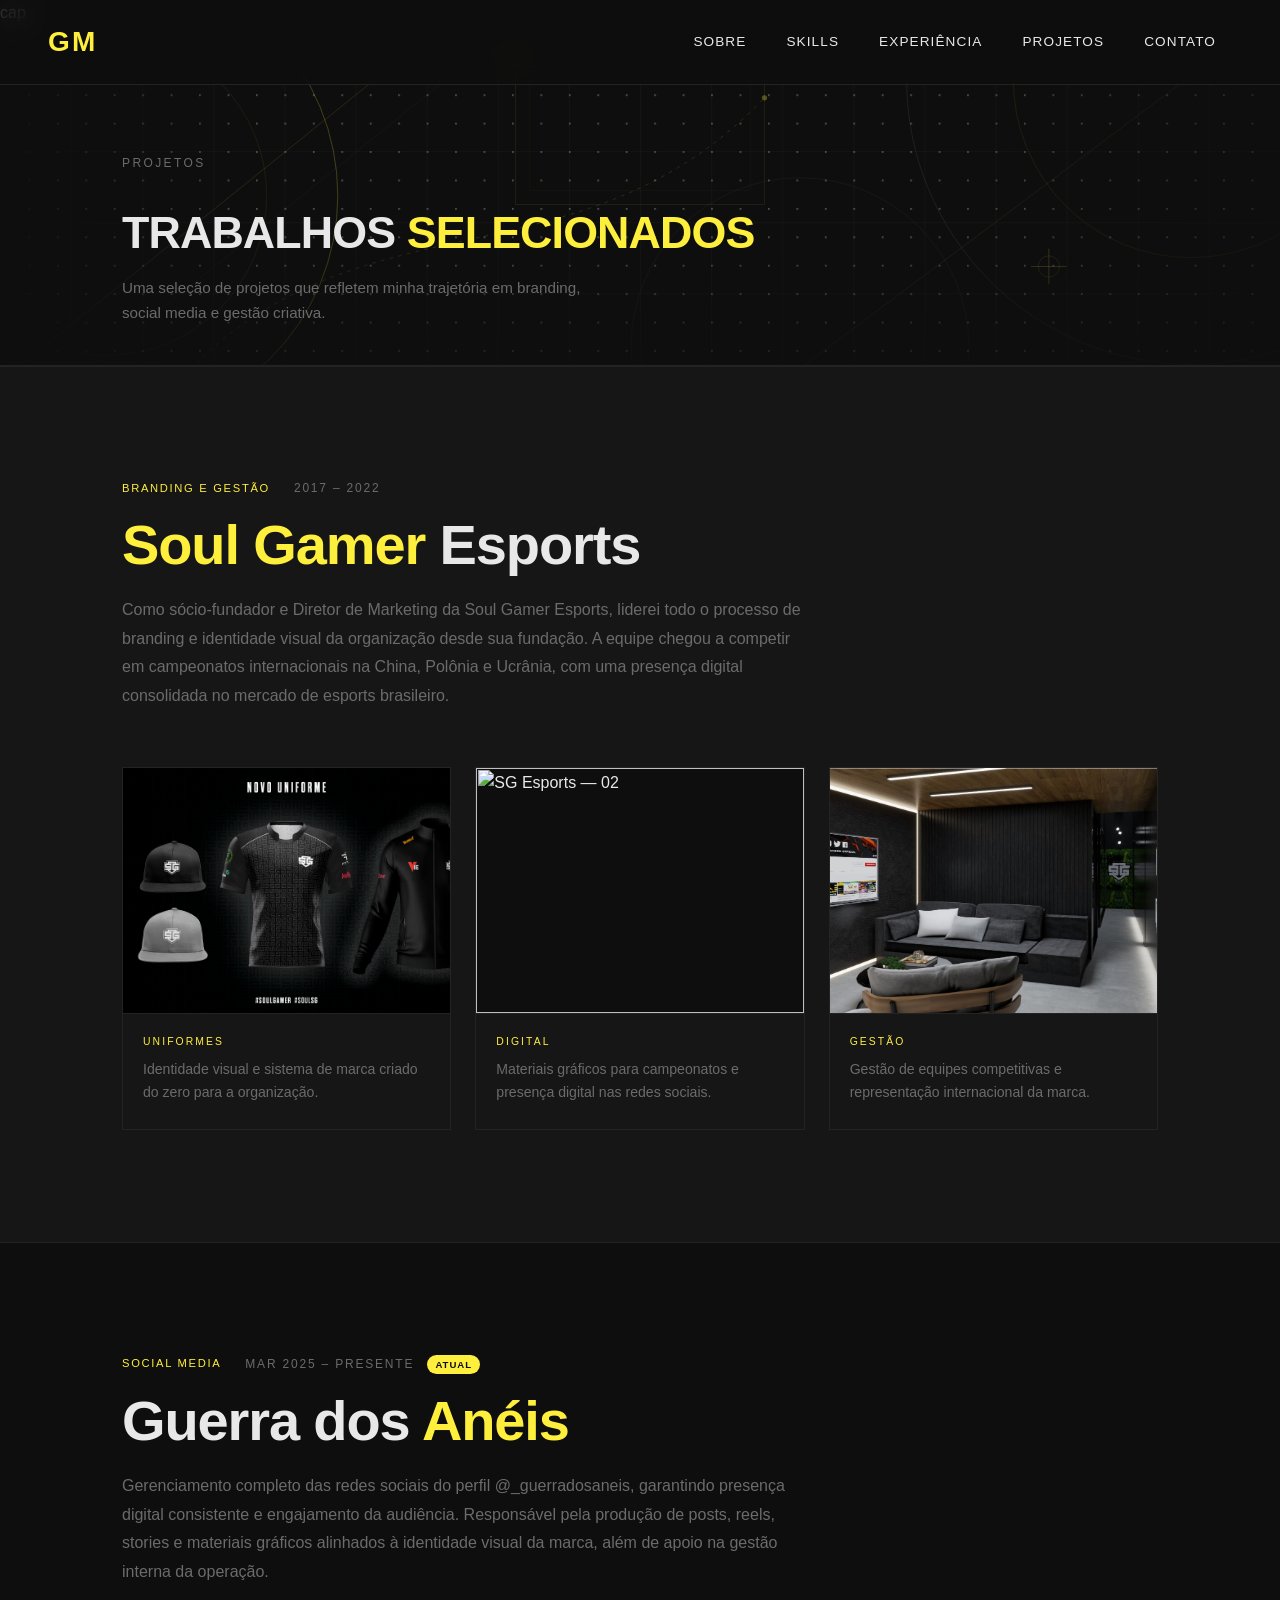
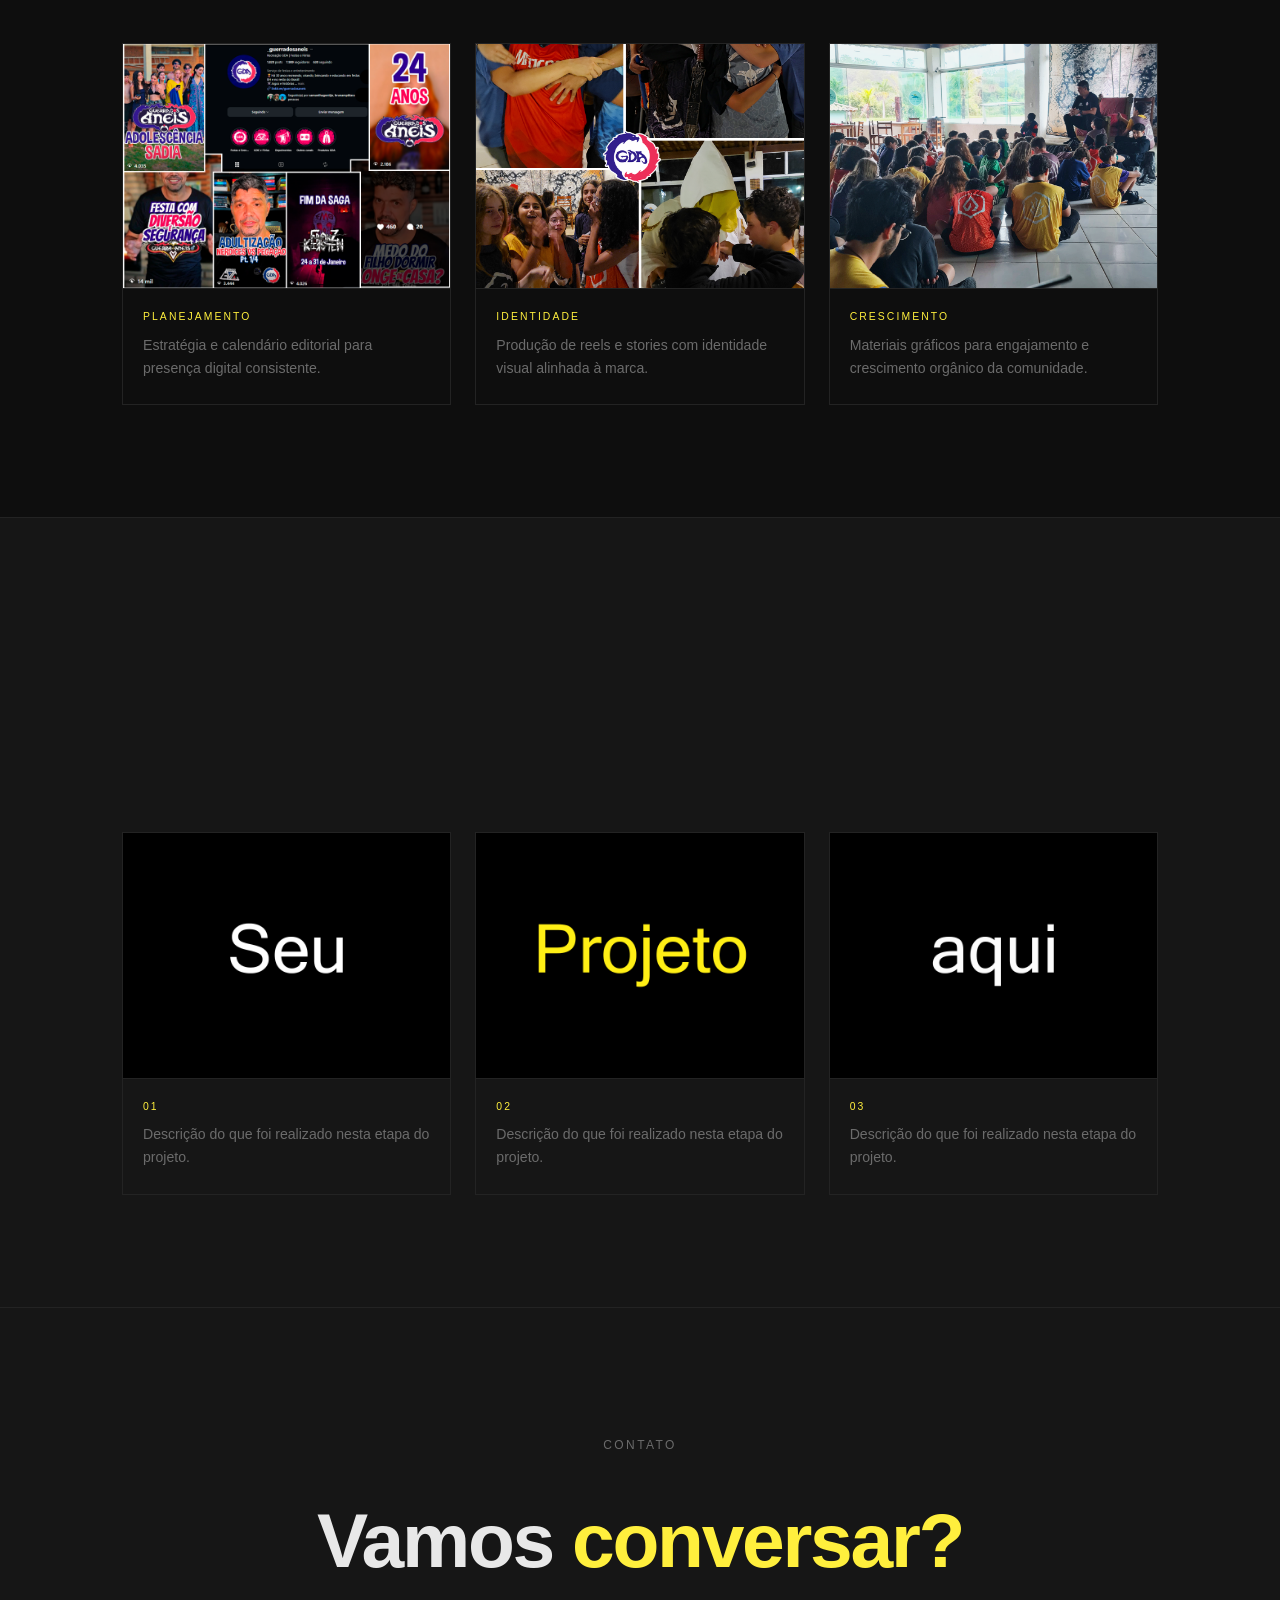
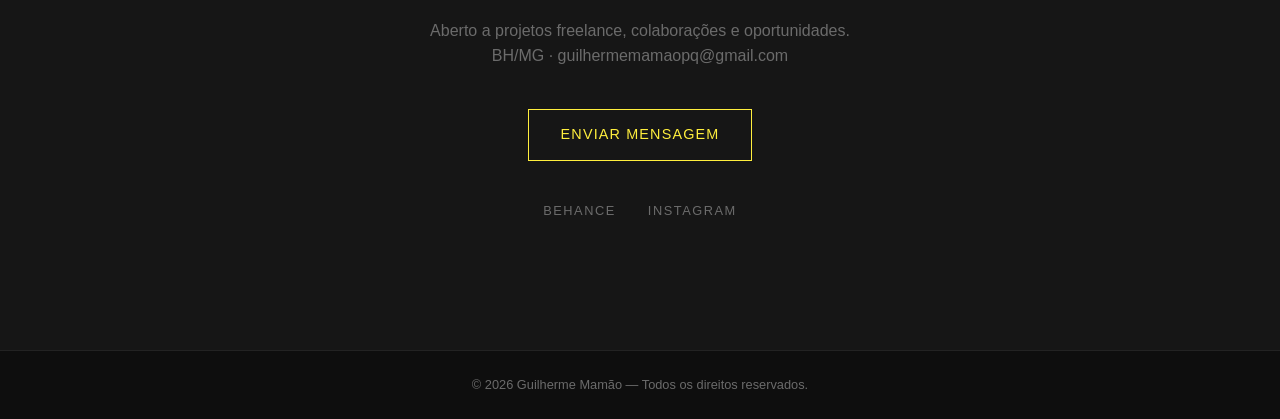
==== projetos.html @ 1905f25d "adiciona index.html para github pages" ====
cap<!DOCTYPE html>
<html lang="pt-BR">
<head>
  <meta charset="UTF-8" />
  <meta name="viewport" content="width=device-width, initial-scale=1.0" />
  <title>Projetos — Guilherme Mamão</title>
  <link rel="stylesheet" href="style.css" />
</head>
<body>

  <!-- NAVEGAÇÃO -->
  <nav id="navbar">
    <a href="index.html" class="logo">GM</a>
    <ul>
      <li><a href="index.html#sobre">Sobre</a></li>
      <li><a href="index.html#skills">Skills</a></li>
      <li><a href="index.html#experiencia">Experiência</a></li>
      <li><a href="index.html#projetos">Projetos</a></li>
      <li><a href="index.html#contato">Contato</a></li>
    </ul>
    <button class="nav-toggle" aria-label="Abrir menu">
      <span></span>
      <span></span>
      <span></span>
    </button>
  </nav>

  <!-- HEADER DA PÁGINA -->
  <section id="projetos-hero">
    <div class="projetos-hero-bg">
      <img src="projetos-hero-bg.svg" alt="" aria-hidden="true" />
    </div>
    <div class="container">
      <p class="section-label">Projetos</p>
      <h1>TRABALHOS <span class="accent">SELECIONADOS</span></h1>
      <p class="projetos-hero-desc">Uma seleção de projetos que refletem minha trajetória em branding, social media e gestão criativa.</p>
    </div>
  </section>

  <!-- PROJETO 1: SG ESPORTS -->
  <section id="projeto-sg-esports" class="projeto-detalhe bg-surface">
    <div class="container">
      <div class="projeto-detalhe-header fade-in">
        <div class="projeto-detalhe-meta">
          <span class="projeto-tag">Branding e Gestão</span>
          <span class="projeto-detalhe-periodo">2017 – 2022</span>
        </div>
        <h2><span class="accent">Soul Gamer</span> Esports</h2>
        <p class="projeto-detalhe-desc">
          Como sócio-fundador e Diretor de Marketing da Soul Gamer Esports, liderei todo o processo de branding e identidade visual da organização desde sua fundação. A equipe chegou a competir em campeonatos internacionais na China, Polônia e Ucrânia, com uma presença digital consolidada no mercado de esports brasileiro.
        </p>
      </div>
      <!-- Salve as fotos em: projetos/sg-01.jpg · sg-02.jpg · sg-03.jpg -->
      <div class="projeto-fotos-grid fade-in">
        <div class="projeto-foto-card">
          <div class="projeto-foto-placeholder">
            <img src="projetos/sg-01.png" alt="SG Esports — 01" />
          </div>
          <div class="projeto-foto-info">
            <span class="projeto-foto-num">Uniformes</span>
            <p>Identidade visual e sistema de marca criado do zero para a organização.</p>
          </div>
        </div>
        <div class="projeto-foto-card">
          <div class="projeto-foto-placeholder">
            <img src="projetos/sg-02.jpg" alt="SG Esports — 02" />
          </div>
          <div class="projeto-foto-info">
            <span class="projeto-foto-num">Digital</span>
            <p>Materiais gráficos para campeonatos e presença digital nas redes sociais.</p>
          </div>
        </div>
        <div class="projeto-foto-card">
          <div class="projeto-foto-placeholder">
            <img src="projetos/sg-03.jpeg" alt="SG Esports — 03" />
          </div>
          <div class="projeto-foto-info">
            <span class="projeto-foto-num">Gestão</span>
            <p>Gestão de equipes competitivas e representação internacional da marca.</p>
          </div>
        </div>
      </div>
    </div>
  </section>

  <!-- PROJETO 2: GUERRA DOS ANÉIS -->
  <section id="projeto-guerra-dos-aneis" class="projeto-detalhe bg-dark">
    <div class="container">
      <div class="projeto-detalhe-header fade-in">
        <div class="projeto-detalhe-meta">
          <span class="projeto-tag">Social Media</span>
          <span class="projeto-detalhe-periodo">Mar 2025 – Presente <span class="badge-atual">Atual</span></span>
        </div>
        <h2>Guerra dos <span class="accent">Anéis</span></h2>
        <p class="projeto-detalhe-desc">
          Gerenciamento completo das redes sociais do perfil @_guerradosaneis, garantindo presença digital consistente e engajamento da audiência. Responsável pela produção de posts, reels, stories e materiais gráficos alinhados à identidade visual da marca, além de apoio na gestão interna da operação.
        </p>
      </div>
      <!-- Salve as fotos em: projetos/gda-01.jpg · gda-02.jpg · gda-03.jpg -->
      <div class="projeto-fotos-grid fade-in">
        <div class="projeto-foto-card">
          <div class="projeto-foto-placeholder">
            <img src="projetos/gda-01.png" alt="Guerra dos Anéis — 01" />
          </div>
          <div class="projeto-foto-info">
            <span class="projeto-foto-num">Planejamento</span>
            <p>Estratégia e calendário editorial para presença digital consistente.</p>
          </div>
        </div>
        <div class="projeto-foto-card">
          <div class="projeto-foto-placeholder">
            <img src="projetos/gda-02.png" alt="Guerra dos Anéis — 02" />
          </div>
          <div class="projeto-foto-info">
            <span class="projeto-foto-num">Identidade</span>
            <p>Produção de reels e stories com identidade visual alinhada à marca.</p>
          </div>
        </div>
        <div class="projeto-foto-card">
          <div class="projeto-foto-placeholder">
            <img src="projetos/gda-03.png" alt="Guerra dos Anéis — 03" />
          </div>
          <div class="projeto-foto-info">
            <span class="projeto-foto-num">crescimento</span>
            <p>Materiais gráficos para engajamento e crescimento orgânico da comunidade.</p>
          </div>
        </div>
      </div>
    </div>
  </section>

  <!-- PROJETO 3: EM BRANCO — preencha nome, tag, período, descrição e fotos -->
  <section id="projeto-3" class="projeto-detalhe bg-surface">
    <div class="container">
      <div class="projeto-detalhe-header fade-in">
        <div class="projeto-detalhe-meta">
          <span class="projeto-tag">Categoria do projeto</span>
          <span class="projeto-detalhe-periodo">Ano – Ano</span>
        </div>
        <h2>Nome do <span class="accent">Projeto</span></h2>
        <p class="projeto-detalhe-desc">
          Descrição do projeto — conte o contexto, o desafio e o resultado alcançado.
        </p>
      </div>
      <!-- Salve as fotos em: projetos/p3-01.jpg · p3-02.jpg · p3-03.jpg -->
      <div class="projeto-fotos-grid fade-in">
        <div class="projeto-foto-card">
          <div class="projeto-foto-placeholder">
            <img src="projetos/p3-01.png" alt="Projeto 3 — 01" />
          </div>
          <div class="projeto-foto-info">
            <span class="projeto-foto-num">01</span>
            <p>Descrição do que foi realizado nesta etapa do projeto.</p>
          </div>
        </div>
        <div class="projeto-foto-card">
          <div class="projeto-foto-placeholder">
            <img src="projetos/p3-02.png" alt="Projeto 3 — 02" />
          </div>
          <div class="projeto-foto-info">
            <span class="projeto-foto-num">02</span>
            <p>Descrição do que foi realizado nesta etapa do projeto.</p>
          </div>
        </div>
        <div class="projeto-foto-card">
          <div class="projeto-foto-placeholder">
            <img src="projetos/p3-03.png" alt="Projeto 3 — 03" />
          </div>
          <div class="projeto-foto-info">
            <span class="projeto-foto-num">03</span>
            <p>Descrição do que foi realizado nesta etapa do projeto.</p>
          </div>
        </div>
      </div>
    </div>
  </section>

  <!-- CONTATO -->
  <section id="contato">
    <div class="container contato-inner">
      <p class="section-label">Contato</p>
      <h2>Vamos <span class="accent">conversar?</span></h2>
      <p class="contato-desc">
        Aberto a projetos freelance, colaborações e oportunidades.<br />
        <span class="contato-local">BH/MG · guilhermemamaopq@gmail.com</span>
      </p>
      <a href="https://wa.me/5531993179053?text=Ola%20Guilherme%2C%20adorei%20seu%20portf%C3%B3ilio%20digital%2C%20podemos%20conversar%3F" target="_blank" class="btn">Enviar mensagem</a>
      <div class="social-links">
        <a href="https://www.behance.net/guilhermemamo" target="_blank">Behance</a>
        <a href="https://instagram.com/guilhermemamao" target="_blank">Instagram</a>
      </div>
    </div>
  </section>

  <!-- FOOTER -->
  <footer>
    <p>© 2026 Guilherme Mamão — Todos os direitos reservados.</p>
  </footer>

  <script src="script.js"></script>
</body>
</html>
---- style.css ----
/* ===========================
   RESET & VARIÁVEIS
=========================== */
*, *::before, *::after {
  margin: 0;
  padding: 0;
  box-sizing: border-box;
}

:root {
  --bg:        #0e0e0e;
  --surface:   #161616;
  --border:    #232323;
  --text:      #e8e8e8;
  --muted:     #6b6b6b;
  --accent:    #ffef3d;   /* verde-limão — troque aqui para mudar a cor de destaque */
  --font:      'Inter', 'Segoe UI', sans-serif;
  --max-w:     1100px;
  --transition: 0.3s ease;
}

html {
  scroll-behavior: smooth;
}

body {
  background-color: var(--bg);
  color: var(--text);
  font-family: var(--font);
  font-size: 16px;
  line-height: 1.6;
  -webkit-font-smoothing: antialiased;
}

a {
  color: inherit;
  text-decoration: none;
}

/* ===========================
   UTILITÁRIOS
=========================== */
.container {
  max-width: var(--max-w);
  margin: 0 auto;
  padding: 0 2rem;
}

.accent {
  color: var(--accent);
}

.section-label {
  font-size: 0.75rem;
  letter-spacing: 0.2em;
  text-transform: uppercase;
  color: var(--muted);
  margin-bottom: 1.5rem;
}

.btn {
  display: inline-block;
  padding: 0.85rem 2rem;
  border: 1px solid var(--accent);
  color: var(--accent);
  font-size: 0.9rem;
  letter-spacing: 0.08em;
  text-transform: uppercase;
  transition: background var(--transition), color var(--transition);
  cursor: pointer;
}

.btn:hover {
  background: var(--accent);
  color: var(--bg);
}

/* ===========================
   NAVBAR
=========================== */
#navbar {
  position: fixed;
  top: 0;
  left: 0;
  width: 100%;
  z-index: 100;
  display: flex;
  align-items: center;
  justify-content: space-between;
  padding: 1.5rem 3rem;
  background: rgba(14, 14, 14, 0.75);
  backdrop-filter: blur(14px);
  border-bottom: 1px solid var(--border);
  transition: background var(--transition), padding var(--transition);
}

#navbar.scrolled {
  background: rgba(14, 14, 14, 0.96);
  padding: 1rem 3rem;
}

.logo {
  font-size: 1.75rem;
  font-weight: 700;
  letter-spacing: 0.08em;
  color: var(--accent);
  line-height: 1;
  transition: transform var(--transition);
}

.logo:hover {
  transform: scale(1.08);
}

#navbar ul {
  list-style: none;
  display: flex;
  gap: 0.5rem;
}

#navbar ul a {
  display: inline-block;
  font-size: 0.85rem;
  letter-spacing: 0.08em;
  text-transform: uppercase;
  color: var(--text);
  padding: 0.45rem 1rem;
  transition: background var(--transition), color var(--transition);
}

#navbar ul a:hover {
  background: var(--accent);
  color: var(--bg);
}

/* ===========================
   HERO
=========================== */
#hero {
  min-height: 100vh;
  display: flex;
  align-items: center;
  padding: 0 2.5rem;
  position: relative;
  overflow: hidden;
}

.hero-bg {
  position: absolute;
  inset: 0;
  z-index: 0;
  pointer-events: none;
}

.hero-bg img {
  width: 100%;
  height: 100%;
  object-fit: cover;
  object-position: center;
  opacity: 0.12;
}

.hero-inner,
.hero-scroll {
  position: relative;
  z-index: 1;
}

.hero-inner {
  max-width: var(--max-w);
  margin: 0 auto;
  width: 100%;
  display: grid;
  grid-template-columns: 1fr auto;
  align-items: center;
  gap: 4rem;
}

.hero-content {
  width: 100%;
}

.hero-photo {
  position: relative;
  flex-shrink: 0;
}

.hero-photo img {
  width: 340px;
  height: 510px;
  object-fit: cover;
  object-position: center top;
  display: block;
  filter: grayscale(20%);
  transition: filter var(--transition);
}

.hero-photo::before {
  content: '';
  position: absolute;
  inset: -8px -8px 8px 8px;
  border: 1px solid var(--accent);
  z-index: -1;
}

.hero-photo:hover img {
  filter: grayscale(0%);
}

.hero-label {
  font-size: 0.75rem;
  letter-spacing: 0.3em;
  text-transform: uppercase;
  color: var(--muted);
  margin-bottom: 1rem;
}

#hero h1 {
  font-size: clamp(3.5rem, 8vw, 7rem);
  font-weight: 700;
  line-height: 1.05;
  margin-bottom: 1.5rem;
  letter-spacing: -0.02em;
}

.hero-desc {
  font-size: 1.1rem;
  color: var(--muted);
  max-width: 480px;
  margin-bottom: 2.5rem;
  line-height: 1.7;
}

.hero-scroll {
  position: absolute;
  bottom: 2.5rem;
  left: 50%;
  transform: translateX(-50%);
  display: flex;
  flex-direction: column;
  align-items: center;
  gap: 0.5rem;
}

.hero-scroll span {
  font-size: 0.7rem;
  letter-spacing: 0.2em;
  text-transform: uppercase;
  color: var(--muted);
}

.scroll-line {
  width: 1px;
  height: 50px;
  background: linear-gradient(to bottom, var(--muted), transparent);
  animation: scroll-pulse 2s ease-in-out infinite;
}

@keyframes scroll-pulse {
  0%, 100% { opacity: 0.3; }
  50%       { opacity: 1; }
}

/* ===========================
   SOBRE
=========================== */
#sobre {
  padding: 8rem 0;
  border-top: 1px solid var(--border);
  position: relative;
  overflow: hidden;
}

.sobre-bg {
  position: absolute;
  inset: 0;
  z-index: 0;
  pointer-events: none;
}

.sobre-bg img {
  width: 100%;
  height: 100%;
  object-fit: cover;
  object-position: center;
  opacity: 0.12;
}

#sobre .container {
  position: relative;
  z-index: 1;
}

.sobre-grid {
  display: grid;
  grid-template-columns: 1fr 1fr;
  gap: 4rem;
  align-items: center;
}

.sobre-text h2 {
  font-size: clamp(2rem, 4vw, 3.2rem);
  font-weight: 700;
  line-height: 1.15;
  margin-bottom: 1.5rem;
  letter-spacing: -0.02em;
}

.sobre-text p {
  color: var(--muted);
  margin-bottom: 1rem;
  font-size: 1rem;
  line-height: 1.8;
}

.sobre-aside {
  display: flex;
  flex-direction: column;
  gap: 2.5rem;
  border-left: 1px solid var(--border);
  padding-left: 3rem;
}

.sobre-behance {
  display: inline-block;
  margin-top: 1.5rem;
  font-size: 0.85rem;
  color: var(--accent);
  letter-spacing: 0.05em;
  transition: letter-spacing var(--transition);
}
.sobre-behance:hover { letter-spacing: 0.12em; }

.sobre-info {
  display: flex;
  flex-direction: column;
  gap: 1.5rem;
}

.info-item {
  display: flex;
  flex-direction: column;
  gap: 0.25rem;
}

.info-num {
  font-size: 2rem;
  font-weight: 700;
  color: var(--accent);
  line-height: 1;
}

.info-label {
  font-size: 0.8rem;
  letter-spacing: 0.1em;
  text-transform: uppercase;
  color: var(--muted);
}

.info-suffix {
  font-size: 1rem;
  font-weight: 400;
  color: var(--text);
  letter-spacing: 0;
}

/* Rótulo de bloco reutilizável */
.block-label {
  font-size: 0.7rem;
  letter-spacing: 0.2em;
  text-transform: uppercase;
  color: var(--muted);
  margin-bottom: 1rem;
}

/* Educação */
.edu-block, .lang-block { }

.edu-item {
  display: flex;
  flex-direction: column;
  gap: 0.1rem;
  margin-bottom: 1rem;
}
.edu-years  { font-size: 0.72rem; color: var(--accent); letter-spacing: 0.08em; text-transform: uppercase; }
.edu-school { font-size: 0.88rem; font-weight: 600; }
.edu-course { font-size: 0.8rem; color: var(--muted); }

/* Idiomas */
.lang-block .block-label {
  color: var(--accent);
}

.lang-item {
  display: flex;
  align-items: center;
  gap: 0.75rem;
  font-size: 1rem;
  color: var(--text);
  margin-bottom: 0.3rem;
}

.lang-stars {
  color: var(--accent);
  font-size: 1rem;
  letter-spacing: 0.1em;
}

/* ===========================
   SKILLS
=========================== */
#skills {
  padding: 8rem 0;
  border-top: 1px solid var(--border);
  background: var(--surface);
}

#skills h2 {
  font-size: clamp(2rem, 4vw, 3rem);
  font-weight: 700;
  letter-spacing: -0.02em;
  margin-bottom: 3.5rem;
}

.skills-grid {
  display: grid;
  grid-template-columns: repeat(4, 1fr);
  gap: 1.5rem;
}

.skill-card {
  border: 1px solid var(--border);
  padding: 2rem;
  display: grid;
  grid-template-columns: auto 1fr;
  grid-template-rows: auto auto;
  column-gap: 1rem;
  row-gap: 1rem;
  transition: border-color var(--transition), transform var(--transition);
  cursor: default;
}

.skill-card:hover {
  border-color: var(--accent);
  transform: translateY(-4px);
}

.skill-icon {
  font-size: 1.5rem;
  color: var(--accent);
  align-self: center;
}

.skill-card h3 {
  font-size: 1.1rem;
  font-weight: 600;
  align-self: center;
}

.skill-card p {
  grid-column: 1 / -1;
  font-size: 0.9rem;
  color: var(--muted);
  line-height: 1.7;
}

/* Ferramentas */
.ferramentas-label {
  margin-top: 3rem;
  margin-bottom: 1.5rem;
}

.tools-grid {
  display: grid;
  grid-template-columns: repeat(9, 1fr);
  gap: 0.75rem;
}

.tool-badge {
  display: flex;
  flex-direction: column;
  align-items: center;
  gap: 0.6rem;
  padding: 1.25rem 0.75rem 1rem;
  border: 1.5px solid var(--accent);
  color: var(--accent);
  font-size: 0.72rem;
  letter-spacing: 0.06em;
  text-transform: uppercase;
  text-align: center;
  cursor: default;
  transition: background var(--transition), color var(--transition), border-color var(--transition);
}

.tool-badge:hover {
  background: var(--accent);
  color: var(--bg);
}

.tool-logo {
  width: 44px;
  height: 44px;
  display: flex;
  align-items: center;
  justify-content: center;
  flex-shrink: 0;
}

.tool-logo img {
  width: 100%;
  height: 100%;
  object-fit: contain;
}

.tool-badge:hover .tool-logo img {
  filter: brightness(0);
}

/* ===========================
   EXPERIÊNCIA
=========================== */
#experiencia {
  padding: 8rem 0;
  border-top: 1px solid var(--border);
}

#experiencia h2 {
  font-size: clamp(2rem, 4vw, 3rem);
  font-weight: 700;
  letter-spacing: -0.02em;
  margin-bottom: 3.5rem;
}

.exp-list-outer {
  display: flex;
  flex-direction: column;
  gap: 0;
}

.exp-card {
  padding: 2.5rem 0 2.5rem 2rem;
  border-left: 1px solid var(--border);
  position: relative;
  transition: border-color var(--transition);
}
.exp-card::before {
  content: '';
  position: absolute;
  left: -4px;
  top: 2.75rem;
  width: 7px;
  height: 7px;
  border-radius: 50%;
  background: var(--border);
  transition: background var(--transition);
}
.exp-card:hover { border-color: var(--accent); }
.exp-card:hover::before { background: var(--accent); }

.exp-header {
  display: flex;
  justify-content: space-between;
  align-items: flex-start;
  gap: 1rem;
  margin-bottom: 1.25rem;
  flex-wrap: wrap;
}

.exp-role {
  font-size: 1.1rem;
  font-weight: 600;
}

.badge-atual {
  display: inline-block;
  background: var(--accent);
  color: var(--bg);
  font-size: 0.6rem;
  font-weight: 700;
  letter-spacing: 0.1em;
  text-transform: uppercase;
  padding: 2px 8px;
  border-radius: 20px;
  margin-left: 8px;
  vertical-align: middle;
}

.exp-company {
  font-size: 0.85rem;
  color: var(--muted);
  margin-top: 0.2rem;
}

.exp-company-link {
  display: inline-flex;
  align-items: center;
  gap: 0.5rem;
  transition: color var(--transition);
}

.exp-company-link:hover {
  color: var(--text);
}

.exp-logo {
  width: 22px;
  height: 22px;
  object-fit: cover;
  border-radius: 50%;
  filter: grayscale(100%);
  opacity: 0.6;
  transition: opacity var(--transition);
}

.exp-company-link:hover .exp-logo {
  opacity: 1;
}

.exp-period {
  font-size: 0.78rem;
  color: var(--accent);
  letter-spacing: 0.05em;
  white-space: nowrap;
  margin-top: 0.2rem;
}

.exp-bullets {
  list-style: none;
  display: flex;
  flex-direction: column;
  gap: 0.6rem;
}
.exp-bullets > li {
  font-size: 0.9rem;
  color: var(--muted);
  padding-left: 1rem;
  position: relative;
  line-height: 1.65;
}
.exp-bullets > li::before {
  content: '·';
  position: absolute;
  left: 0;
  color: var(--accent);
  font-size: 1.2rem;
  line-height: 1.3;
}

.exp-highlights {
  list-style: none;
  margin-top: 0.4rem;
  padding-left: 0.5rem;
  display: flex;
  flex-direction: column;
  gap: 0.25rem;
}
.exp-highlights li {
  font-size: 0.82rem;
  color: var(--muted);
  padding-left: 1rem;
  position: relative;
}
.exp-highlights li::before {
  content: '–';
  position: absolute;
  left: 0;
  color: var(--accent);
}

/* ===========================
   PROJETOS
=========================== */
#projetos {
  padding: 8rem 0;
  border-top: 1px solid var(--border);
}

#projetos h2 {
  font-size: clamp(2rem, 4vw, 3rem);
  font-weight: 700;
  letter-spacing: -0.02em;
  margin-bottom: 3.5rem;
}

.projetos-grid {
  display: grid;
  grid-template-columns: repeat(3, 1fr);
  gap: 2rem;
}

.projeto-card {
  border: 1px solid var(--border);
  overflow: hidden;
  transition: border-color var(--transition);
}

.projeto-card:hover {
  border-color: var(--accent);
}

.projeto-img {
  width: 100%;
  aspect-ratio: 16 / 10;
  overflow: hidden;
}

.projeto-img img {
  width: 100%;
  height: 100%;
  object-fit: cover;
  transition: transform 0.5s ease;
}

.projeto-card:hover .projeto-img img {
  transform: scale(1.05);
}

/* Placeholder para quando não há imagem */
.projeto-img.placeholder {
  background: var(--surface);
  display: flex;
  align-items: center;
  justify-content: center;
  border-bottom: 1px solid var(--border);
}

.projeto-img.placeholder span {
  font-size: 0.8rem;
  color: var(--muted);
  letter-spacing: 0.1em;
  text-transform: uppercase;
}

.projeto-info {
  padding: 1.5rem;
}

.projeto-tag {
  font-size: 0.7rem;
  letter-spacing: 0.15em;
  text-transform: uppercase;
  color: var(--accent);
}

.projeto-info h3 {
  font-size: 1.1rem;
  font-weight: 600;
  margin: 0.5rem 0;
}

.projeto-info p {
  font-size: 0.9rem;
  color: var(--muted);
  line-height: 1.6;
  margin-bottom: 1rem;
}

.projeto-link {
  font-size: 0.85rem;
  color: var(--accent);
  letter-spacing: 0.05em;
  transition: letter-spacing var(--transition);
}

.projeto-link:hover {
  letter-spacing: 0.12em;
}

.projeto-card-breve {
  opacity: 0.4;
  pointer-events: none;
}

/* ===========================
   CONTATO
=========================== */
#contato {
  padding: 8rem 0;
  border-top: 1px solid var(--border);
  background: var(--surface);
}

.contato-inner {
  text-align: center;
}

#contato h2 {
  font-size: clamp(2.5rem, 6vw, 5rem);
  font-weight: 700;
  letter-spacing: -0.03em;
  margin-bottom: 1rem;
}

.contato-desc {
  color: var(--muted);
  font-size: 1rem;
  margin-bottom: 2.5rem;
}

.social-links {
  display: flex;
  justify-content: center;
  gap: 2rem;
  margin-top: 2.5rem;
}

.social-links a {
  font-size: 0.8rem;
  letter-spacing: 0.12em;
  text-transform: uppercase;
  color: var(--muted);
  transition: color var(--transition);
}

.social-links a:hover {
  color: var(--text);
}

/* ===========================
   FOOTER
=========================== */
footer {
  padding: 1.5rem 2.5rem;
  border-top: 1px solid var(--border);
  text-align: center;
}

footer p {
  font-size: 0.8rem;
  color: var(--muted);
}

/* ===========================
   PÁGINA DE PROJETOS
=========================== */
#projetos-hero {
  padding: 8rem 0 2.5rem;
  border-bottom: 1px solid var(--border);
  position: relative;
  overflow: hidden;
}

.projetos-hero-bg {
  position: absolute;
  inset: 0;
  z-index: 0;
  pointer-events: none;
}

.projetos-hero-bg img {
  width: 100%;
  height: 100%;
  object-fit: cover;
  object-position: center;
}

#projetos-hero .container {
  position: relative;
  z-index: 1;
}

#projetos-hero h1 {
  font-size: clamp(1.8rem, 3.5vw, 2.8rem);
  font-weight: 700;
  letter-spacing: -0.02em;
  margin-bottom: 0.5rem;
}

.projetos-hero-desc {
  font-size: 0.95rem;
  color: var(--muted);
  max-width: 480px;
  line-height: 1.6;
  margin-top: 0.5rem;
}

.projeto-detalhe {
  padding: 7rem 0;
  border-top: 1px solid var(--border);
}

.projeto-detalhe.bg-surface {
  background: var(--surface);
}

.projeto-detalhe.bg-dark {
  background: var(--bg);
}

.projeto-detalhe-header {
  margin-bottom: 3.5rem;
}

.projeto-detalhe-meta {
  display: flex;
  align-items: center;
  gap: 1.5rem;
  margin-bottom: 1rem;
  flex-wrap: wrap;
}

.projeto-detalhe-periodo {
  font-size: 0.75rem;
  letter-spacing: 0.15em;
  text-transform: uppercase;
  color: var(--muted);
}

.projeto-detalhe h2 {
  font-size: clamp(2rem, 4.5vw, 3.5rem);
  font-weight: 700;
  letter-spacing: -0.02em;
  margin-bottom: 1.25rem;
  line-height: 1.1;
}

.projeto-detalhe-desc {
  font-size: 1rem;
  color: var(--muted);
  max-width: 680px;
  line-height: 1.8;
}

.projeto-fotos-grid {
  display: grid;
  grid-template-columns: repeat(3, 1fr);
  gap: 1.5rem;
}

.projeto-foto-card {
  border: 1px solid var(--border);
  overflow: hidden;
  transition: border-color var(--transition);
}

.projeto-foto-card:hover {
  border-color: var(--accent);
}

.projeto-foto-placeholder {
  width: 100%;
  aspect-ratio: 4 / 3;
  position: relative;
  overflow: hidden;
  background: var(--bg);
  border-bottom: 1px solid var(--border);
}

.projeto-detalhe.bg-dark .projeto-foto-placeholder {
  background: var(--surface);
}

.projeto-foto-placeholder .foto-vazia {
  position: absolute;
  inset: 0;
  display: flex;
  align-items: center;
  justify-content: center;
  font-size: 0.75rem;
  color: var(--muted);
  letter-spacing: 0.15em;
  text-transform: uppercase;
}

.projeto-foto-placeholder img {
  position: absolute;
  inset: 0;
  width: 100%;
  height: 100%;
  object-fit: cover;
  display: block;
  transition: transform 0.5s ease;
}

.projeto-foto-card:hover .projeto-foto-placeholder img {
  transform: scale(1.05);
}

.projeto-foto-info {
  padding: 1.25rem 1.25rem 1.5rem;
  display: flex;
  flex-direction: column;
  gap: 0.5rem;
}

.projeto-foto-num {
  font-size: 0.65rem;
  letter-spacing: 0.2em;
  text-transform: uppercase;
  color: var(--accent);
}

.projeto-foto-info p {
  font-size: 0.88rem;
  color: var(--muted);
  line-height: 1.65;
}

/* ===========================
   ANIMAÇÕES DE ENTRADA
=========================== */
.fade-in {
  opacity: 0;
  transform: translateY(24px);
  transition: opacity 0.7s ease, transform 0.7s ease;
}

.fade-in.visible {
  opacity: 1;
  transform: translateY(0);
}

/* ===========================
   HAMBURGER BUTTON
=========================== */
.nav-toggle {
  display: none;
  flex-direction: column;
  justify-content: center;
  gap: 5px;
  width: 40px;
  height: 40px;
  background: none;
  border: none;
  cursor: pointer;
  padding: 6px;
  position: relative;
  z-index: 200;
}

.nav-toggle span {
  display: block;
  width: 100%;
  height: 1.5px;
  background: var(--text);
  transition: transform 0.3s ease, opacity 0.3s ease;
  transform-origin: center;
}

#navbar.nav-open .nav-toggle span:nth-child(1) {
  transform: translateY(6.5px) rotate(45deg);
}
#navbar.nav-open .nav-toggle span:nth-child(2) {
  opacity: 0;
  transform: scaleX(0);
}
#navbar.nav-open .nav-toggle span:nth-child(3) {
  transform: translateY(-6.5px) rotate(-45deg);
}

body.no-scroll {
  overflow: hidden;
}

/* ===========================
   RESPONSIVO — TABLET (≤ 900px)
=========================== */
@media (max-width: 900px) {
  .sobre-grid {
    grid-template-columns: 1fr;
    gap: 2.5rem;
  }

  .sobre-aside {
    border-left: none;
    padding-left: 0;
    border-top: 1px solid var(--border);
    padding-top: 2rem;
  }

  .sobre-info {
    flex-direction: row;
    flex-wrap: wrap;
    gap: 2rem;
  }

  .skills-grid {
    grid-template-columns: repeat(2, 1fr);
  }

  .exp-header {
    flex-direction: column;
    gap: 0.25rem;
  }

  .projetos-grid {
    grid-template-columns: repeat(2, 1fr);
  }

  .projeto-fotos-grid {
    grid-template-columns: repeat(2, 1fr);
  }
}

/* ===========================
   RESPONSIVO — MOBILE (≤ 768px)
=========================== */
@media (max-width: 768px) {

  /* — Navbar — */
  #navbar {
    padding: 1.1rem 1.25rem;
  }

  #navbar.scrolled {
    padding: 0.9rem 1.25rem;
  }

  .nav-toggle {
    display: flex;
  }

  /* Dropdown abaixo da navbar — evita o bug do backdrop-filter criar
     stacking context que prende position:fixed dos filhos */
  #navbar ul {
    position: absolute;
    top: 100%;
    left: 0;
    width: 100%;
    flex-direction: column;
    gap: 0;
    background: rgba(14, 14, 14, 0.99);
    border-bottom: 1px solid var(--border);
    opacity: 0;
    pointer-events: none;
    transform: translateY(-6px);
    transition: opacity 0.25s ease, transform 0.25s ease;
  }

  #navbar.nav-open ul {
    opacity: 1;
    pointer-events: all;
    transform: translateY(0);
  }

  #navbar ul li {
    width: 100%;
    text-align: center;
    border-bottom: 1px solid var(--border);
  }

  #navbar ul a {
    display: block;
    padding: 1.1rem 2rem;
    font-size: 0.9rem;
    letter-spacing: 0.12em;
  }

  /* — Container — */
  .container {
    padding: 0 1.25rem;
  }

  /* — Seções — */
  #sobre,
  #skills,
  #experiencia,
  #projetos,
  #contato {
    padding: 4.5rem 0;
  }

  /* — Hero — */
  #hero {
    padding: 5rem 1.25rem 0;
    min-height: 100svh;
  }

  .hero-scroll {
    display: none;
  }

  .hero-inner {
    grid-template-columns: 1fr;
    gap: 0;
    padding-top: 1.5rem;
  }

  .hero-photo {
    display: none;
  }

  #hero h1 {
    font-size: clamp(3rem, 13vw, 5rem);
  }

  .hero-desc {
    font-size: 0.95rem;
    max-width: 100%;
  }

  /* — Sobre — */
  .sobre-text h2 {
    font-size: clamp(1.8rem, 7vw, 2.6rem);
  }

  /* — Skills — */
  #skills h2,
  #experiencia h2,
  #projetos h2 {
    margin-bottom: 2rem;
  }

  .skill-card {
    padding: 1.25rem;
  }

  .tools-grid {
    grid-template-columns: repeat(3, 1fr);
    gap: 0.5rem;
  }

  .tool-badge {
    padding: 1rem 0.5rem 0.75rem;
    font-size: 0.65rem;
  }

  .tool-logo {
    width: 36px;
    height: 36px;
  }

  /* — Experiência — */
  .exp-card {
    padding: 1.75rem 0 1.75rem 1.25rem;
  }

  /* — Projetos index — */
  .projetos-grid {
    grid-template-columns: 1fr;
    gap: 1.25rem;
  }

  /* — Contato — */
  #contato h2 {
    font-size: clamp(2rem, 10vw, 3.5rem);
  }

  /* — Footer — */
  footer {
    padding: 1.25rem 1.25rem;
  }

  /* — Página projetos.html — */
  #projetos-hero {
    padding: 6.5rem 0 1.75rem;
  }

  .projeto-detalhe {
    padding: 4rem 0;
  }

  .projeto-detalhe-header {
    margin-bottom: 2rem;
  }

  .projeto-fotos-grid {
    grid-template-columns: 1fr;
    gap: 1.25rem;
  }
}

/* ===========================
   RESPONSIVO — SMALL (≤ 480px)
=========================== */
@media (max-width: 480px) {
  .skills-grid {
    grid-template-columns: 1fr;
  }

  #hero h1 {
    font-size: clamp(2.8rem, 15vw, 4rem);
  }

  .btn {
    width: 100%;
    text-align: center;
  }
}
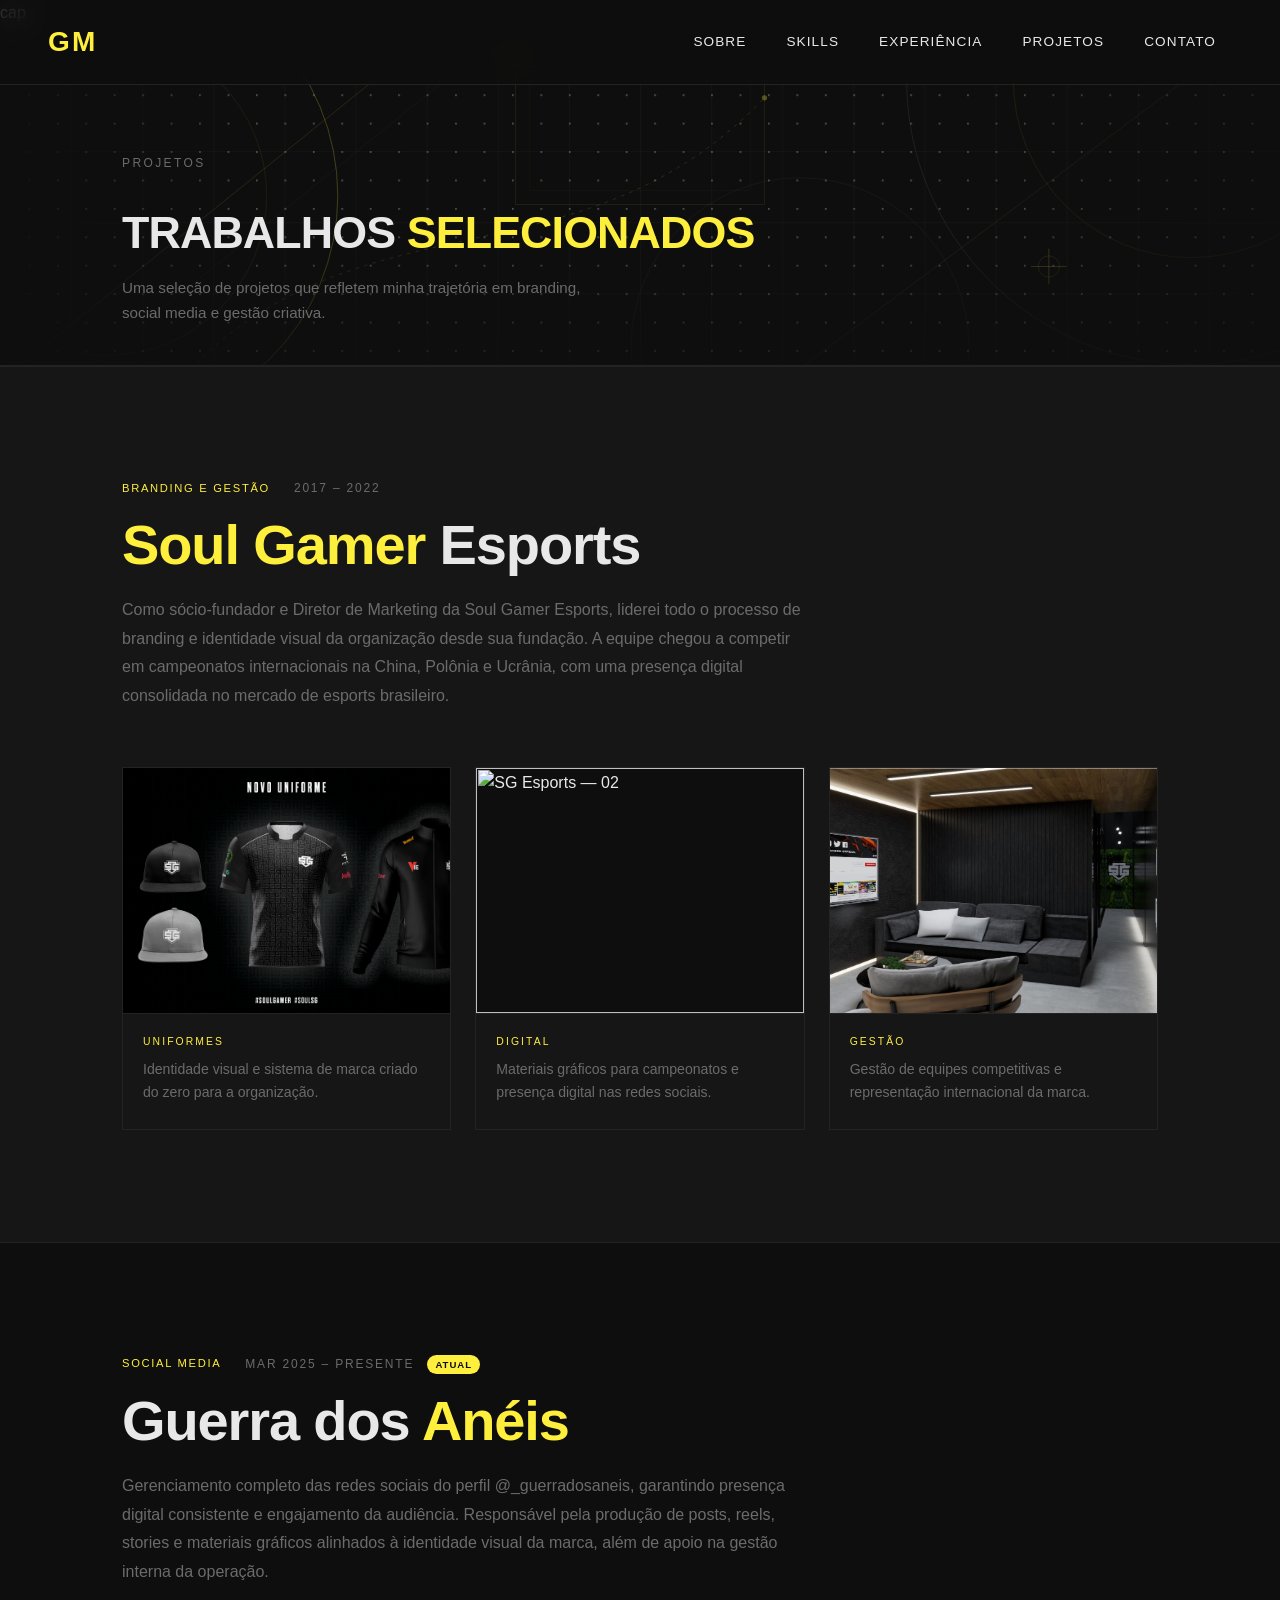
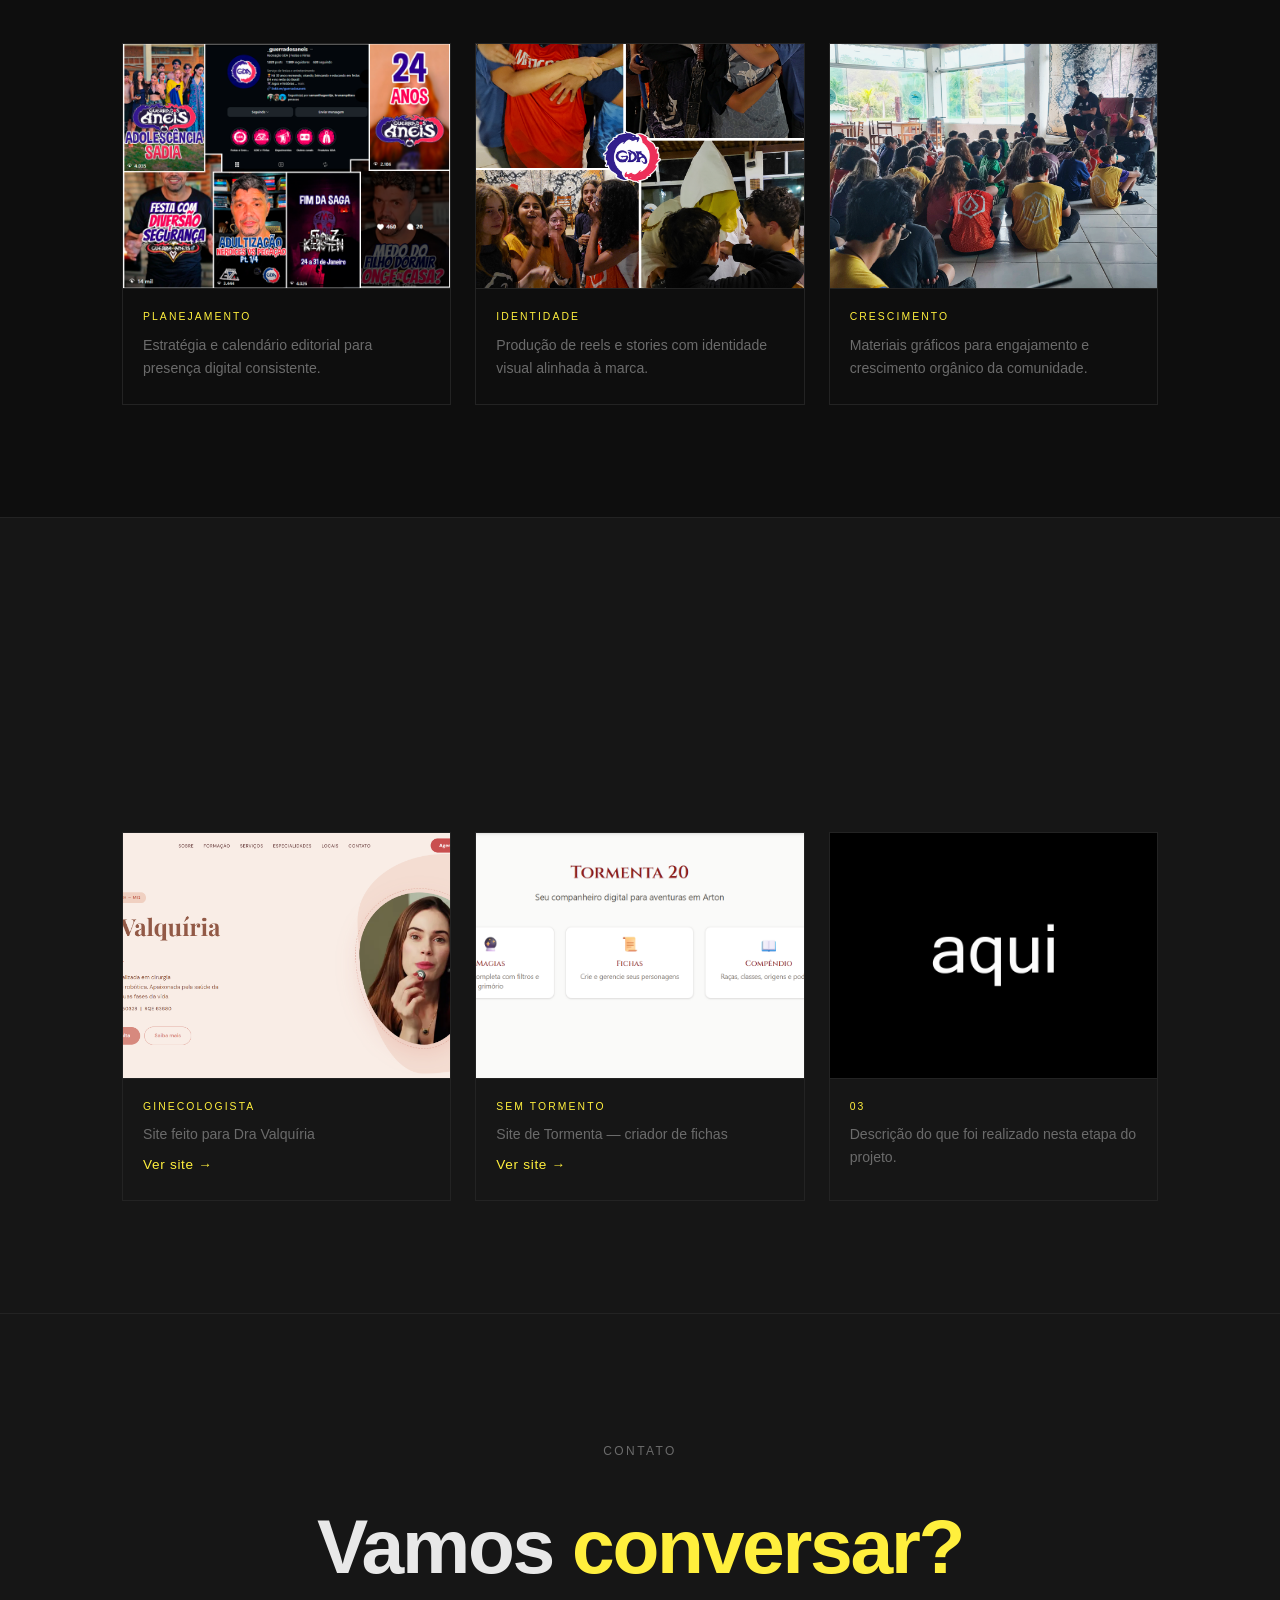
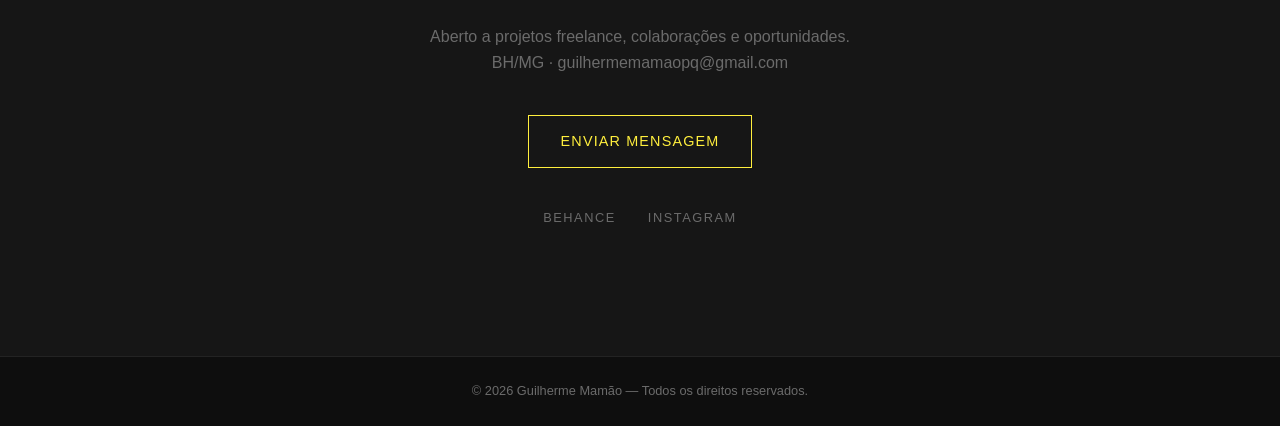
==== commit 349ed576: "Novos projetos" ====
--- a/projetos.html
+++ b/projetos.html
@@ -129,37 +129,38 @@
     </div>
   </section>
 
-  <!-- PROJETO 3: EM BRANCO — preencha nome, tag, período, descrição e fotos -->
-  <section id="projeto-3" class="projeto-detalhe bg-surface">
+  <!-- PROJETO 3: SITES PROFISSIONAIS -->
+  <section id="projeto-sites-profissionais" class="projeto-detalhe bg-surface">
     <div class="container">
       <div class="projeto-detalhe-header fade-in">
         <div class="projeto-detalhe-meta">
-          <span class="projeto-tag">Categoria do projeto</span>
-          <span class="projeto-detalhe-periodo">Ano – Ano</span>
-        </div>
-        <h2>Nome do <span class="accent">Projeto</span></h2>
+          <span class="projeto-tag">Profissões, jogos e gerenciadores</span>
+          <span class="projeto-detalhe-periodo">2024 – 2025</span>
+        </div>
+        <h2>Sites <span class="accent">profissionais</span></h2>
         <p class="projeto-detalhe-desc">
-          Descrição do projeto — conte o contexto, o desafio e o resultado alcançado.
+          Variados temas de projetos produzidos de acordo com a demanda.
         </p>
       </div>
-      <!-- Salve as fotos em: projetos/p3-01.jpg · p3-02.jpg · p3-03.jpg -->
       <div class="projeto-fotos-grid fade-in">
         <div class="projeto-foto-card">
           <div class="projeto-foto-placeholder">
-            <img src="projetos/p3-01.png" alt="Projeto 3 — 01" />
-          </div>
-          <div class="projeto-foto-info">
-            <span class="projeto-foto-num">01</span>
-            <p>Descrição do que foi realizado nesta etapa do projeto.</p>
-          </div>
-        </div>
-        <div class="projeto-foto-card">
-          <div class="projeto-foto-placeholder">
-            <img src="projetos/p3-02.png" alt="Projeto 3 — 02" />
-          </div>
-          <div class="projeto-foto-info">
-            <span class="projeto-foto-num">02</span>
-            <p>Descrição do que foi realizado nesta etapa do projeto.</p>
+            <img src="projetos/p3-01.png" alt="Site Dra Valquíria — Ginecologista" />
+          </div>
+          <div class="projeto-foto-info">
+            <span class="projeto-foto-num">Ginecologista</span>
+            <p>Site feito para Dra Valquíria</p>
+            <a href="https://dra-valquiria-faria.vercel.app/" target="_blank" class="projeto-link">Ver site →</a>
+          </div>
+        </div>
+        <div class="projeto-foto-card">
+          <div class="projeto-foto-placeholder">
+            <img src="projetos/p3-02.png" alt="Sem Tormento — Criador de fichas" />
+          </div>
+          <div class="projeto-foto-info">
+            <span class="projeto-foto-num">Sem Tormento</span>
+            <p>Site de Tormenta — criador de fichas</p>
+            <a href="https://tormenta20-seven.vercel.app/" target="_blank" class="projeto-link">Ver site →</a>
           </div>
         </div>
         <div class="projeto-foto-card">
--- a/style.css
+++ b/style.css
@@ -931,6 +931,13 @@
   border: 1px solid var(--border);
   overflow: hidden;
   transition: border-color var(--transition);
+}
+
+a.projeto-foto-link {
+  display: block;
+  cursor: pointer;
+  text-decoration: none;
+  color: inherit;
 }
 
 .projeto-foto-card:hover {
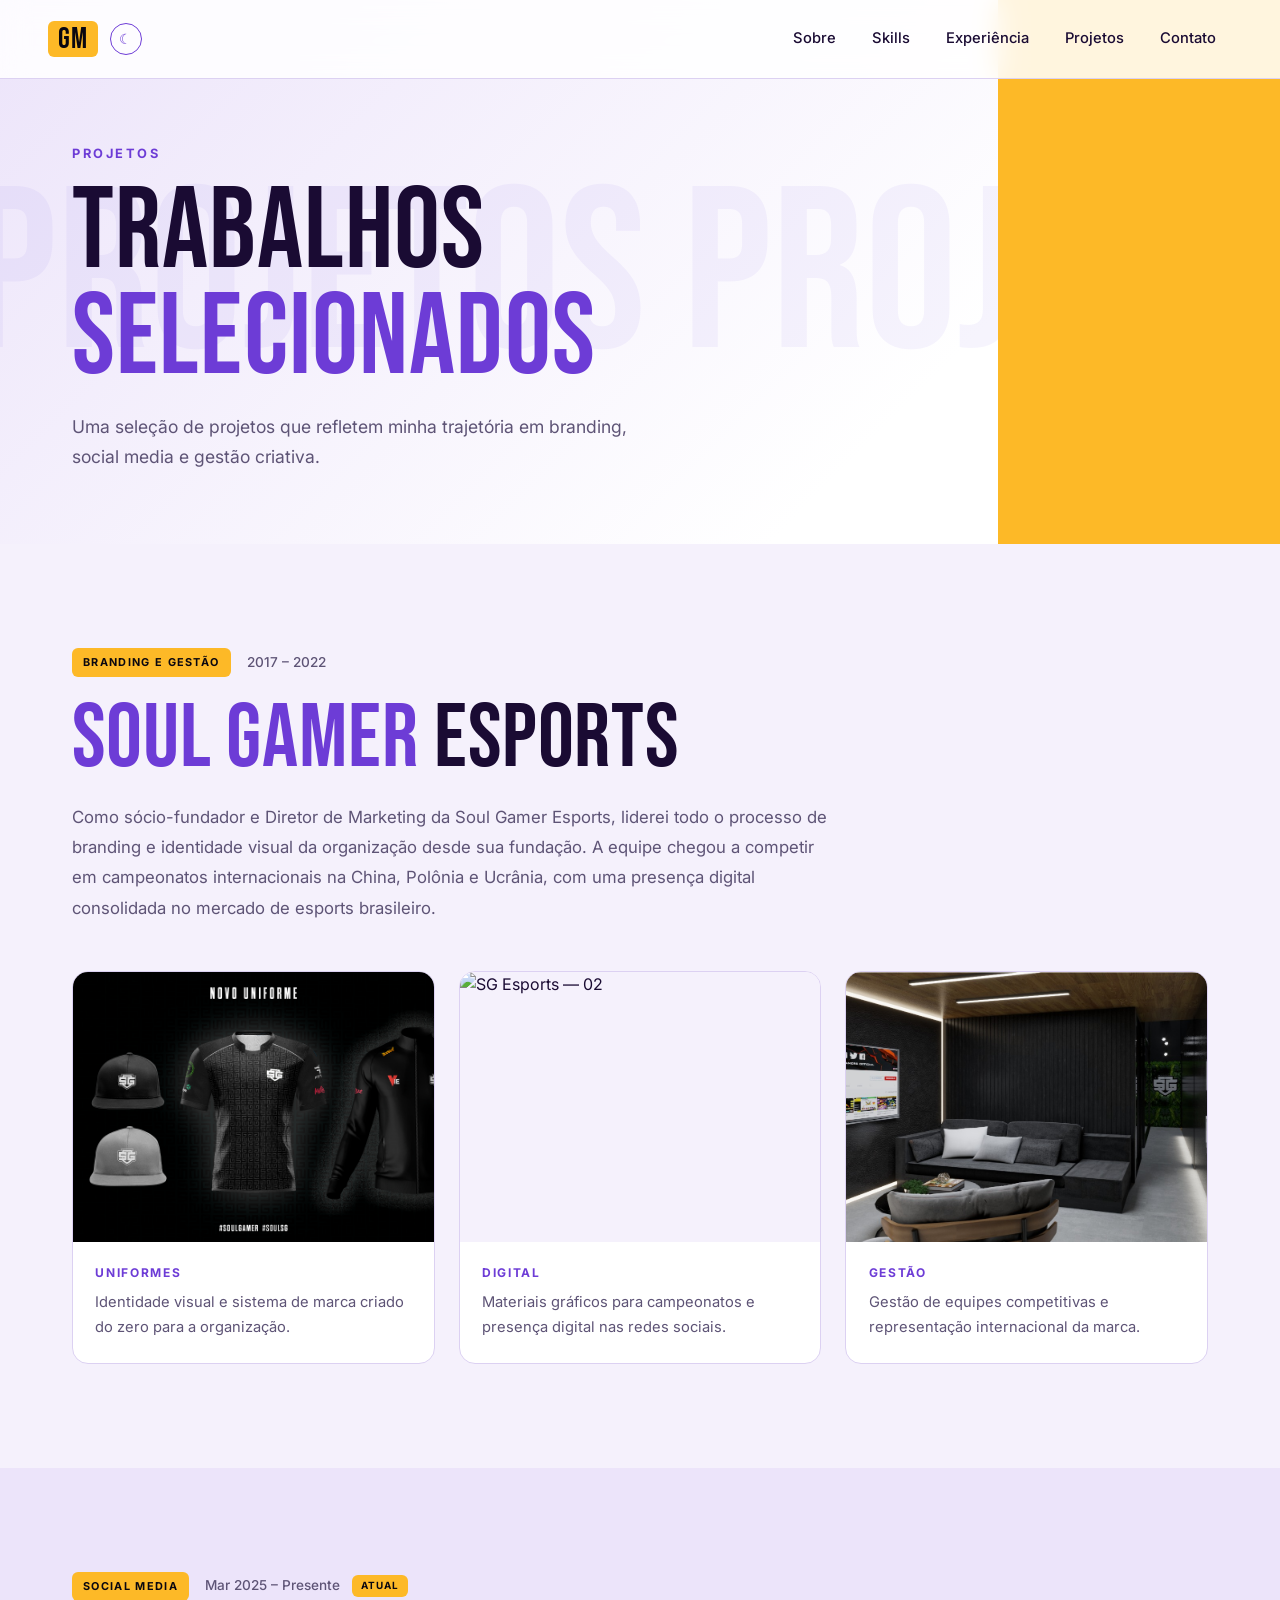
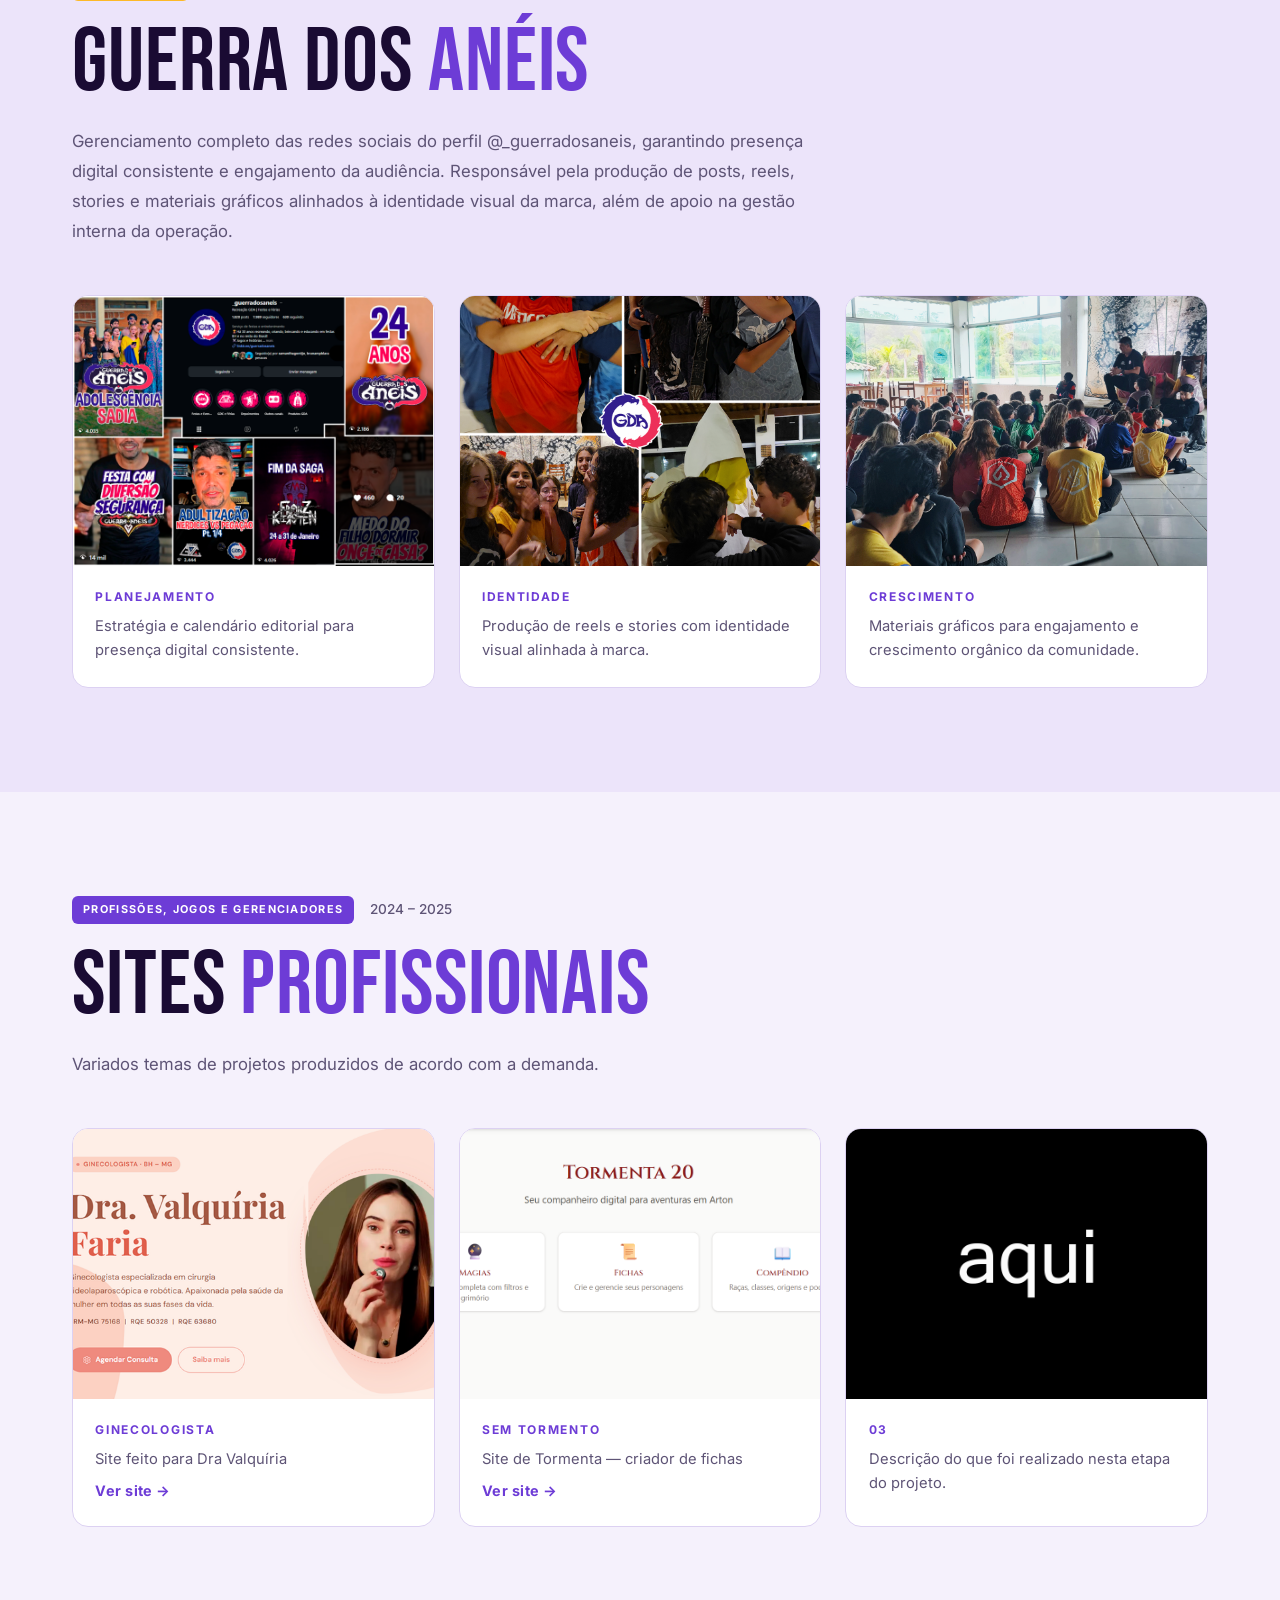
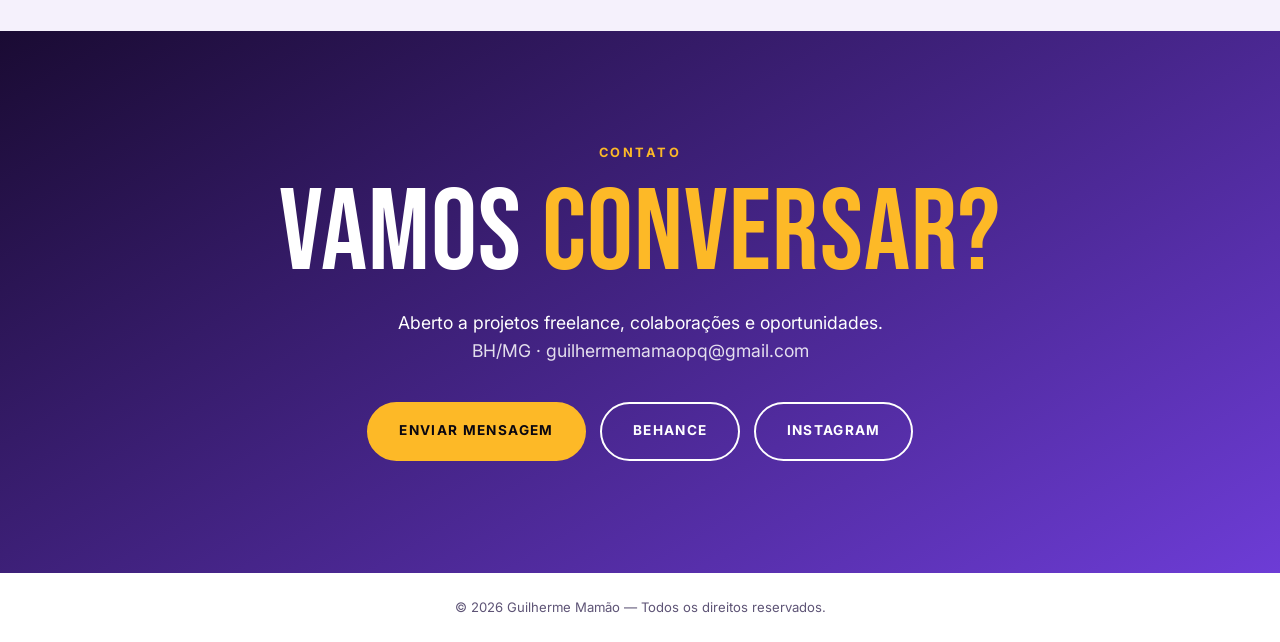
==== commit dd75b37c: "Nova identidade visual: Bebas Neue + Inter, amarelo/roxo/branco, light como padrão - Reescreve o sty" ====
--- a/projetos.html
+++ b/projetos.html
@@ -1,16 +1,28 @@
-cap<!DOCTYPE html>
+<!DOCTYPE html>
 <html lang="pt-BR">
 <head>
   <meta charset="UTF-8" />
   <meta name="viewport" content="width=device-width, initial-scale=1.0" />
   <title>Projetos — Guilherme Mamão</title>
+  <link rel="preconnect" href="https://fonts.googleapis.com" />
+  <link rel="preconnect" href="https://fonts.gstatic.com" crossorigin />
+  <link href="https://fonts.googleapis.com/css2?family=Bebas+Neue&family=Inter:wght@400;500;600;700&display=swap" rel="stylesheet" />
   <link rel="stylesheet" href="style.css" />
+  <script>
+    (function() {
+      var t = localStorage.getItem('theme') || 'light';
+      document.documentElement.setAttribute('data-theme', t);
+    })();
+  </script>
 </head>
 <body>
 
   <!-- NAVEGAÇÃO -->
   <nav id="navbar">
-    <a href="index.html" class="logo">GM</a>
+    <div class="navbar-brand">
+      <a href="index.html" class="logo">GM</a>
+      <button class="theme-toggle" id="theme-toggle" aria-label="Ativar modo escuro">☾</button>
+    </div>
     <ul>
       <li><a href="index.html#sobre">Sobre</a></li>
       <li><a href="index.html#skills">Skills</a></li>
@@ -32,7 +44,7 @@
     </div>
     <div class="container">
       <p class="section-label">Projetos</p>
-      <h1>TRABALHOS <span class="accent">SELECIONADOS</span></h1>
+      <h1>TRABALHOS<br /><span class="accent">SELECIONADOS</span></h1>
       <p class="projetos-hero-desc">Uma seleção de projetos que refletem minha trajetória em branding, social media e gestão criativa.</p>
     </div>
   </section>
@@ -185,10 +197,10 @@
         Aberto a projetos freelance, colaborações e oportunidades.<br />
         <span class="contato-local">BH/MG · guilhermemamaopq@gmail.com</span>
       </p>
-      <a href="https://wa.me/5531993179053?text=Ola%20Guilherme%2C%20adorei%20seu%20portf%C3%B3ilio%20digital%2C%20podemos%20conversar%3F" target="_blank" class="btn">Enviar mensagem</a>
       <div class="social-links">
-        <a href="https://www.behance.net/guilhermemamo" target="_blank">Behance</a>
-        <a href="https://instagram.com/guilhermemamao" target="_blank">Instagram</a>
+        <a href="https://wa.me/5531993179053?text=Ola%20Guilherme%2C%20adorei%20seu%20portf%C3%B3ilio%20digital%2C%20podemos%20conversar%3F" target="_blank" class="btn">Enviar mensagem</a>
+        <a href="https://www.behance.net/guilhermemamo" target="_blank" class="btn btn-outline-light">Behance</a>
+        <a href="https://instagram.com/guilhermemamao" target="_blank" class="btn btn-outline-light">Instagram</a>
       </div>
     </div>
   </section>
--- a/style.css
+++ b/style.css
@@ -1,5 +1,8 @@
 /* ===========================
    RESET & VARIÁVEIS
+   Identidade: amarelo, roxo e branco.
+   Padrão do site = LIGHT. O Dark é ativado pelo botão do menu (data-theme="dark").
+   Fontes: Bebas Neue (títulos e números grandes) + Inter (todo o resto).
 =========================== */
 *, *::before, *::after {
   margin: 0;
@@ -8,15 +11,50 @@
 }
 
 :root {
-  --bg:        #0e0e0e;
-  --surface:   #161616;
-  --border:    #232323;
-  --text:      #e8e8e8;
-  --muted:     #6b6b6b;
-  --accent:    #ffef3d;   /* verde-limão — troque aqui para mudar a cor de destaque */
-  --font:      'Inter', 'Segoe UI', sans-serif;
-  --max-w:     1100px;
-  --transition: 0.3s ease;
+  /* LIGHT MODE (padrão) */
+  --bg:             #ffffff;
+  --surface:        #f5f1fc;
+  --surface-alt:    #ece4fa;
+  --border:         #dcd1f2;
+  --text:           #1a0b33;
+  --muted:          #5e5476;
+  --accent:         #6d3cd6;      /* cor de destaque em textos: roxo no light, amarelo no dark */
+  --text-on-accent: #0a0710;      /* texto sobre fundo amarelo — sempre escuro */
+  --navbar-bg:      rgba(255, 255, 255, 0.85);
+  --navbar-scrolled:rgba(255, 255, 255, 0.97);
+  --navbar-mobile:  #ffffff;
+  --hero-bg:        linear-gradient(135deg, #ece4fa 0%, #ffffff 72%);
+  --ghost:          rgba(109, 60, 214, 0.06);
+
+  /* Cores fixas da marca (iguais nos dois temas) */
+  --yellow:         #fdb927;
+  --yellow-soft:    #ffd76a;
+  --purple:         #6d3cd6;
+  --purple-deep:    #3b1a73;
+  --night:          #1a0b33;
+  --ink:            #0a0710;
+
+  --font:           'Inter', 'Segoe UI', sans-serif;
+  --font-display:   'Bebas Neue', 'Inter', sans-serif;
+  --max-w:          1200px;
+  --radius:         18px;
+  --transition:     0.3s ease;
+}
+
+/* DARK MODE */
+[data-theme="dark"] {
+  --bg:             #0a0710;
+  --surface:        #151020;
+  --surface-alt:    #1a0b33;
+  --border:         #3b1a73;
+  --text:           #ffffff;
+  --muted:          #b9b2c9;
+  --accent:         #fdb927;
+  --navbar-bg:      rgba(10, 7, 16, 0.8);
+  --navbar-scrolled:rgba(10, 7, 16, 0.96);
+  --navbar-mobile:  #0a0710;
+  --hero-bg:        linear-gradient(160deg, #3b1a73 0%, #0a0710 62%);
+  --ghost:          rgba(255, 255, 255, 0.07);
 }
 
 html {
@@ -30,6 +68,7 @@
   font-size: 16px;
   line-height: 1.6;
   -webkit-font-smoothing: antialiased;
+  transition: background-color var(--transition), color var(--transition);
 }
 
 a {
@@ -51,28 +90,83 @@
 }
 
 .section-label {
-  font-size: 0.75rem;
+  font-size: 0.8rem;
+  font-weight: 700;
   letter-spacing: 0.2em;
   text-transform: uppercase;
-  color: var(--muted);
-  margin-bottom: 1.5rem;
-}
-
+  color: var(--accent);
+  margin-bottom: 1rem;
+}
+
+/* Títulos grandes: Bebas Neue */
+h1, h2 {
+  font-family: var(--font-display);
+  font-weight: 400;
+  text-transform: uppercase;
+  letter-spacing: 0.01em;
+}
+
+.icon {
+  width: 1em;
+  height: 1em;
+  fill: none;
+  stroke: currentColor;
+  stroke-width: 1.75;
+  stroke-linecap: round;
+  stroke-linejoin: round;
+  flex-shrink: 0;
+}
+
+/* Botões */
 .btn {
   display: inline-block;
-  padding: 0.85rem 2rem;
-  border: 1px solid var(--accent);
-  color: var(--accent);
-  font-size: 0.9rem;
-  letter-spacing: 0.08em;
-  text-transform: uppercase;
-  transition: background var(--transition), color var(--transition);
+  padding: 1.05rem 1.9rem;
+  border-radius: 999px;
+  background: var(--yellow);
+  border: 2px solid var(--yellow);
+  color: var(--ink);
+  font-size: 0.85rem;
+  font-weight: 700;
+  letter-spacing: 0.1em;
+  text-transform: uppercase;
+  transition: background var(--transition), border-color var(--transition), color var(--transition), transform var(--transition);
   cursor: pointer;
 }
 
 .btn:hover {
-  background: var(--accent);
-  color: var(--bg);
+  background: var(--yellow-soft);
+  border-color: var(--yellow-soft);
+  transform: translateY(-2px);
+}
+
+.btn-outline {
+  background: transparent;
+  border-color: var(--purple);
+  color: var(--text);
+}
+
+.btn-outline:hover {
+  background: var(--purple);
+  border-color: var(--purple);
+  color: #fff;
+}
+
+.btn-outline-light {
+  background: transparent;
+  border-color: #fff;
+  color: #fff;
+}
+
+.btn-outline-light:hover {
+  background: #fff;
+  border-color: #fff;
+  color: var(--night);
+}
+
+.btn-row {
+  display: flex;
+  flex-wrap: wrap;
+  gap: 0.9rem;
 }
 
 /* ===========================
@@ -87,24 +181,28 @@
   display: flex;
   align-items: center;
   justify-content: space-between;
-  padding: 1.5rem 3rem;
-  background: rgba(14, 14, 14, 0.75);
+  padding: 1.25rem 3rem;
+  background: var(--navbar-bg);
   backdrop-filter: blur(14px);
   border-bottom: 1px solid var(--border);
   transition: background var(--transition), padding var(--transition);
 }
 
 #navbar.scrolled {
-  background: rgba(14, 14, 14, 0.96);
-  padding: 1rem 3rem;
+  background: var(--navbar-scrolled);
+  padding: 0.85rem 3rem;
 }
 
 .logo {
-  font-size: 1.75rem;
-  font-weight: 700;
-  letter-spacing: 0.08em;
-  color: var(--accent);
-  line-height: 1;
+  display: inline-block;
+  font-family: var(--font-display);
+  font-size: 1.9rem;
+  letter-spacing: 0.04em;
+  color: var(--ink);
+  background: var(--yellow);
+  border-radius: 6px;
+  padding: 0.1rem 0.6rem 0;
+  line-height: 1.15;
   transition: transform var(--transition);
 }
 
@@ -115,22 +213,21 @@
 #navbar ul {
   list-style: none;
   display: flex;
-  gap: 0.5rem;
+  gap: 0.25rem;
 }
 
 #navbar ul a {
   display: inline-block;
-  font-size: 0.85rem;
-  letter-spacing: 0.08em;
-  text-transform: uppercase;
+  font-size: 0.92rem;
+  font-weight: 500;
   color: var(--text);
   padding: 0.45rem 1rem;
-  transition: background var(--transition), color var(--transition);
+  border-radius: 999px;
+  transition: color var(--transition), background var(--transition);
 }
 
 #navbar ul a:hover {
-  background: var(--accent);
-  color: var(--bg);
+  color: var(--accent);
 }
 
 /* ===========================
@@ -140,24 +237,42 @@
   min-height: 100vh;
   display: flex;
   align-items: center;
-  padding: 0 2.5rem;
+  padding: 6rem 2.5rem 3rem;
   position: relative;
   overflow: hidden;
-}
-
-.hero-bg {
+  background: var(--hero-bg);
+}
+
+/* Bloco amarelo atrás da foto (só no light) */
+#hero::after {
+  content: '';
   position: absolute;
-  inset: 0;
+  top: 0;
+  right: 0;
+  bottom: 0;
+  width: 38%;
+  background: var(--yellow);
+  z-index: 0;
+}
+
+[data-theme="dark"] #hero::after {
+  display: none;
+}
+
+/* Texto fantasma ao fundo */
+#hero::before {
+  content: 'Designer · Branding · Social Media · UI/UX · Designer · Branding';
+  position: absolute;
+  left: -2rem;
+  top: 24%;
+  white-space: nowrap;
+  font-family: var(--font-display);
+  font-size: clamp(8rem, 16vw, 14rem);
+  line-height: 1;
+  text-transform: uppercase;
+  color: var(--ghost);
   z-index: 0;
   pointer-events: none;
-}
-
-.hero-bg img {
-  width: 100%;
-  height: 100%;
-  object-fit: cover;
-  object-position: center;
-  opacity: 0.12;
 }
 
 .hero-inner,
@@ -186,54 +301,57 @@
 }
 
 .hero-photo img {
-  width: 340px;
-  height: 510px;
+  width: 440px;
+  height: 590px;
   object-fit: cover;
-  object-position: center top;
+  object-position: center;
   display: block;
-  filter: grayscale(20%);
-  transition: filter var(--transition);
+  border-radius: 24px;
 }
 
 .hero-photo::before {
   content: '';
   position: absolute;
-  inset: -8px -8px 8px 8px;
-  border: 1px solid var(--accent);
+  inset: 24px -22px -24px 22px;
+  border: 3px solid var(--purple);
+  border-radius: 24px;
   z-index: -1;
 }
 
-.hero-photo:hover img {
-  filter: grayscale(0%);
-}
-
 .hero-label {
-  font-size: 0.75rem;
-  letter-spacing: 0.3em;
-  text-transform: uppercase;
+  display: inline-block;
+  background: var(--yellow);
+  color: var(--ink);
+  border-radius: 6px;
+  font-size: 0.78rem;
+  font-weight: 700;
+  letter-spacing: 0.16em;
+  text-transform: uppercase;
+  padding: 0.5rem 0.9rem;
+  margin-bottom: 1.5rem;
+}
+
+#hero h1 {
+  font-size: clamp(5rem, 11vw, 8.5rem);
+  line-height: 0.9;
+  margin-bottom: 1.75rem;
+}
+
+.hero-desc {
+  font-size: 1.15rem;
   color: var(--muted);
-  margin-bottom: 1rem;
-}
-
-#hero h1 {
-  font-size: clamp(3.5rem, 8vw, 7rem);
-  font-weight: 700;
-  line-height: 1.05;
-  margin-bottom: 1.5rem;
-  letter-spacing: -0.02em;
-}
-
-.hero-desc {
-  font-size: 1.1rem;
-  color: var(--muted);
-  max-width: 480px;
-  margin-bottom: 2.5rem;
+  max-width: 520px;
+  margin-bottom: 2.25rem;
   line-height: 1.7;
+}
+
+[data-theme="dark"] .hero-desc {
+  color: var(--text);
 }
 
 .hero-scroll {
   position: absolute;
-  bottom: 2.5rem;
+  bottom: 2rem;
   left: 50%;
   transform: translateX(-50%);
   display: flex;
@@ -251,8 +369,8 @@
 
 .scroll-line {
   width: 1px;
-  height: 50px;
-  background: linear-gradient(to bottom, var(--muted), transparent);
+  height: 46px;
+  background: linear-gradient(to bottom, var(--purple), transparent);
   animation: scroll-pulse 2s ease-in-out infinite;
 }
 
@@ -265,116 +383,125 @@
    SOBRE
 =========================== */
 #sobre {
-  padding: 8rem 0;
-  border-top: 1px solid var(--border);
+  padding: 7rem 0;
+  background: var(--surface);
   position: relative;
   overflow: hidden;
 }
 
-.sobre-bg {
-  position: absolute;
-  inset: 0;
-  z-index: 0;
-  pointer-events: none;
-}
-
-.sobre-bg img {
-  width: 100%;
-  height: 100%;
-  object-fit: cover;
-  object-position: center;
-  opacity: 0.12;
-}
-
-#sobre .container {
-  position: relative;
-  z-index: 1;
-}
-
 .sobre-grid {
   display: grid;
-  grid-template-columns: 1fr 1fr;
-  gap: 4rem;
+  grid-template-columns: 1fr 520px;
+  gap: 5rem;
   align-items: center;
 }
 
 .sobre-text h2 {
-  font-size: clamp(2rem, 4vw, 3.2rem);
-  font-weight: 700;
-  line-height: 1.15;
+  font-size: clamp(3.4rem, 6vw, 5.2rem);
+  line-height: 0.95;
   margin-bottom: 1.5rem;
-  letter-spacing: -0.02em;
 }
 
 .sobre-text p {
   color: var(--muted);
-  margin-bottom: 1rem;
-  font-size: 1rem;
+  margin-bottom: 1.1rem;
+  font-size: 1.05rem;
   line-height: 1.8;
+  max-width: 560px;
 }
 
 .sobre-aside {
   display: flex;
   flex-direction: column;
-  gap: 2.5rem;
-  border-left: 1px solid var(--border);
-  padding-left: 3rem;
+  gap: 1.75rem;
 }
 
 .sobre-behance {
   display: inline-block;
-  margin-top: 1.5rem;
-  font-size: 0.85rem;
-  color: var(--accent);
-  letter-spacing: 0.05em;
-  transition: letter-spacing var(--transition);
-}
-.sobre-behance:hover { letter-spacing: 0.12em; }
-
-.sobre-info {
-  display: flex;
-  flex-direction: column;
-  gap: 1.5rem;
-}
-
-.info-item {
-  display: flex;
-  flex-direction: column;
-  gap: 0.25rem;
-}
-
-.info-num {
-  font-size: 2rem;
+  margin-top: 1rem;
+  font-size: 0.95rem;
   font-weight: 700;
   color: var(--accent);
+  letter-spacing: 0.03em;
+  transition: letter-spacing var(--transition);
+}
+.sobre-behance:hover { letter-spacing: 0.1em; }
+
+/* Cartões 7 anos / 3 empresas — ícone na frente do número */
+.sobre-info {
+  display: grid;
+  grid-template-columns: 1fr 1fr;
+  gap: 1rem;
+}
+
+.info-item {
+  display: flex;
+  flex-direction: column;
+  gap: 0.2rem;
+  padding: 1.5rem 1.6rem;
+  border-radius: 16px;
+  background: var(--yellow);
+  color: var(--ink);
+}
+
+.info-item:nth-child(2) {
+  background: var(--purple);
+  color: #fff;
+}
+
+.info-num {
+  display: flex;
+  align-items: center;
+  gap: 0.65rem;
+  font-family: var(--font-display);
+  font-size: 2.6rem;
   line-height: 1;
 }
 
+.info-num .icon {
+  width: 1.7rem;
+  height: 1.7rem;
+  stroke-width: 1.75;
+}
+
+.info-suffix {
+  font-size: 1.3rem;
+  letter-spacing: 0.04em;
+  align-self: flex-end;
+  padding-bottom: 0.2rem;
+}
+
 .info-label {
-  font-size: 0.8rem;
-  letter-spacing: 0.1em;
-  text-transform: uppercase;
-  color: var(--muted);
-}
-
-.info-suffix {
-  font-size: 1rem;
-  font-weight: 400;
-  color: var(--text);
-  letter-spacing: 0;
+  font-size: 0.9rem;
+  color: inherit;
+  opacity: 0.9;
 }
 
 /* Rótulo de bloco reutilizável */
 .block-label {
-  font-size: 0.7rem;
-  letter-spacing: 0.2em;
-  text-transform: uppercase;
-  color: var(--muted);
+  display: flex;
+  align-items: center;
+  gap: 0.6rem;
+  font-size: 0.75rem;
+  font-weight: 700;
+  letter-spacing: 0.18em;
+  text-transform: uppercase;
+  color: var(--accent);
   margin-bottom: 1rem;
 }
 
-/* Educação */
-.edu-block, .lang-block { }
+.block-label .icon {
+  width: 1.35rem;
+  height: 1.35rem;
+}
+
+/* Educação e Idiomas */
+.edu-block, .lang-block {
+  background: var(--bg);
+  border: 1px solid var(--border);
+  border-radius: 16px;
+  padding: 1.5rem 1.6rem;
+}
 
 .edu-item {
   display: flex;
@@ -382,26 +509,26 @@
   gap: 0.1rem;
   margin-bottom: 1rem;
 }
-.edu-years  { font-size: 0.72rem; color: var(--accent); letter-spacing: 0.08em; text-transform: uppercase; }
-.edu-school { font-size: 0.88rem; font-weight: 600; }
-.edu-course { font-size: 0.8rem; color: var(--muted); }
-
-/* Idiomas */
-.lang-block .block-label {
-  color: var(--accent);
-}
+.edu-item:last-child { margin-bottom: 0; }
+.edu-years  { font-size: 0.75rem; font-weight: 600; color: var(--purple); letter-spacing: 0.06em; }
+[data-theme="dark"] .edu-years { color: #a97bff; }
+.edu-school { font-size: 1rem; font-weight: 700; }
+.edu-course { font-size: 0.88rem; color: var(--muted); }
 
 .lang-item {
   display: flex;
   align-items: center;
+  justify-content: space-between;
   gap: 0.75rem;
   font-size: 1rem;
+  font-weight: 600;
   color: var(--text);
   margin-bottom: 0.3rem;
 }
+.lang-item:last-child { margin-bottom: 0; }
 
 .lang-stars {
-  color: var(--accent);
+  color: var(--yellow);
   font-size: 1rem;
   letter-spacing: 0.1em;
 }
@@ -410,32 +537,32 @@
    SKILLS
 =========================== */
 #skills {
-  padding: 8rem 0;
-  border-top: 1px solid var(--border);
-  background: var(--surface);
-}
-
-#skills h2 {
-  font-size: clamp(2rem, 4vw, 3rem);
-  font-weight: 700;
-  letter-spacing: -0.02em;
-  margin-bottom: 3.5rem;
+  padding: 7rem 0;
+  background: var(--bg);
+}
+
+#skills h2,
+#experiencia h2,
+#projetos h2 {
+  font-size: clamp(3.4rem, 6vw, 5.2rem);
+  line-height: 0.95;
+  margin-bottom: 3rem;
 }
 
 .skills-grid {
   display: grid;
   grid-template-columns: repeat(4, 1fr);
-  gap: 1.5rem;
+  gap: 1.25rem;
 }
 
 .skill-card {
+  display: flex;
+  flex-direction: column;
+  gap: 1rem;
+  padding: 2rem 1.75rem 2.1rem;
+  border-radius: var(--radius);
+  background: var(--surface);
   border: 1px solid var(--border);
-  padding: 2rem;
-  display: grid;
-  grid-template-columns: auto 1fr;
-  grid-template-rows: auto auto;
-  column-gap: 1rem;
-  row-gap: 1rem;
   transition: border-color var(--transition), transform var(--transition);
   cursor: default;
 }
@@ -445,61 +572,82 @@
   transform: translateY(-4px);
 }
 
+/* Ícone no lugar da numeração */
 .skill-icon {
-  font-size: 1.5rem;
+  display: block;
+  width: 3.25rem;
+  height: 3.25rem;
   color: var(--accent);
-  align-self: center;
+  margin-bottom: 0.5rem;
+}
+
+.skill-icon .icon {
+  width: 100%;
+  height: 100%;
+  stroke-width: 1.5;
 }
 
 .skill-card h3 {
-  font-size: 1.1rem;
-  font-weight: 600;
-  align-self: center;
+  font-family: var(--font-display);
+  font-weight: 400;
+  font-size: 1.9rem;
+  letter-spacing: 0.02em;
+  text-transform: uppercase;
+  line-height: 1;
 }
 
 .skill-card p {
-  grid-column: 1 / -1;
-  font-size: 0.9rem;
+  font-size: 0.92rem;
   color: var(--muted);
   line-height: 1.7;
 }
 
+/* Primeiro cartão em destaque (amarelo) */
+.skill-card:first-child {
+  background: var(--yellow);
+  border-color: var(--yellow);
+  color: var(--ink);
+}
+.skill-card:first-child .skill-icon { color: var(--ink); }
+.skill-card:first-child p { color: var(--night); }
+
 /* Ferramentas */
 .ferramentas-label {
-  margin-top: 3rem;
-  margin-bottom: 1.5rem;
+  margin-top: 3.5rem;
+  margin-bottom: 1.25rem;
 }
 
 .tools-grid {
   display: grid;
   grid-template-columns: repeat(9, 1fr);
-  gap: 0.75rem;
+  gap: 0.85rem;
 }
 
 .tool-badge {
   display: flex;
   flex-direction: column;
   align-items: center;
-  gap: 0.6rem;
-  padding: 1.25rem 0.75rem 1rem;
-  border: 1.5px solid var(--accent);
-  color: var(--accent);
+  gap: 0.65rem;
+  padding: 1.1rem 0.5rem 1rem;
+  border-radius: 16px;
+  background: var(--surface);
+  border: 1px solid var(--border);
+  color: var(--text);
   font-size: 0.72rem;
-  letter-spacing: 0.06em;
-  text-transform: uppercase;
+  font-weight: 600;
   text-align: center;
   cursor: default;
-  transition: background var(--transition), color var(--transition), border-color var(--transition);
+  transition: border-color var(--transition), transform var(--transition);
 }
 
 .tool-badge:hover {
-  background: var(--accent);
-  color: var(--bg);
+  border-color: var(--yellow);
+  transform: translateY(-3px);
 }
 
 .tool-logo {
-  width: 44px;
-  height: 44px;
+  width: 52px;
+  height: 52px;
   display: flex;
   align-items: center;
   justify-content: center;
@@ -512,89 +660,82 @@
   object-fit: contain;
 }
 
-.tool-badge:hover .tool-logo img {
-  filter: brightness(0);
-}
+/* Cada ferramenta tem um SVG por tema */
+.tool-img-dark { display: none; }
+[data-theme="dark"] .tool-img-light { display: none; }
+[data-theme="dark"] .tool-img-dark  { display: block; }
 
 /* ===========================
    EXPERIÊNCIA
 =========================== */
 #experiencia {
-  padding: 8rem 0;
-  border-top: 1px solid var(--border);
-}
-
-#experiencia h2 {
-  font-size: clamp(2rem, 4vw, 3rem);
-  font-weight: 700;
-  letter-spacing: -0.02em;
-  margin-bottom: 3.5rem;
+  padding: 7rem 0;
+  background: var(--surface-alt);
 }
 
 .exp-list-outer {
   display: flex;
   flex-direction: column;
-  gap: 0;
+  gap: 1.25rem;
 }
 
 .exp-card {
-  padding: 2.5rem 0 2.5rem 2rem;
-  border-left: 1px solid var(--border);
-  position: relative;
+  display: grid;
+  grid-template-columns: 380px 1fr;
+  gap: 3rem;
+  align-items: start;
+  padding: 2.25rem 2.5rem;
+  border-radius: var(--radius);
+  background: var(--bg);
+  border: 1px solid var(--border);
   transition: border-color var(--transition);
 }
-.exp-card::before {
-  content: '';
-  position: absolute;
-  left: -4px;
-  top: 2.75rem;
-  width: 7px;
-  height: 7px;
-  border-radius: 50%;
-  background: var(--border);
-  transition: background var(--transition);
-}
+
 .exp-card:hover { border-color: var(--accent); }
-.exp-card:hover::before { background: var(--accent); }
-
+
+/* Período acima do cargo */
 .exp-header {
   display: flex;
-  justify-content: space-between;
+  flex-direction: column-reverse;
   align-items: flex-start;
-  gap: 1rem;
-  margin-bottom: 1.25rem;
-  flex-wrap: wrap;
+  gap: 0.6rem;
 }
 
 .exp-role {
-  font-size: 1.1rem;
-  font-weight: 600;
+  font-family: var(--font-display);
+  font-weight: 400;
+  text-transform: uppercase;
+  font-size: 2rem;
+  letter-spacing: 0.02em;
+  line-height: 1.05;
 }
 
 .badge-atual {
   display: inline-block;
-  background: var(--accent);
-  color: var(--bg);
-  font-size: 0.6rem;
+  background: var(--yellow);
+  color: var(--ink);
+  font-family: var(--font);
+  font-size: 0.62rem;
   font-weight: 700;
   letter-spacing: 0.1em;
   text-transform: uppercase;
-  padding: 2px 8px;
-  border-radius: 20px;
+  padding: 3px 9px;
+  border-radius: 6px;
   margin-left: 8px;
   vertical-align: middle;
 }
 
 .exp-company {
-  font-size: 0.85rem;
+  font-size: 0.9rem;
+  font-weight: 500;
   color: var(--muted);
-  margin-top: 0.2rem;
+  margin-top: 0.6rem;
 }
 
 .exp-company-link {
   display: inline-flex;
   align-items: center;
-  gap: 0.5rem;
+  gap: 0.55rem;
   transition: color var(--transition);
 }
 
@@ -603,47 +744,39 @@
 }
 
 .exp-logo {
-  width: 22px;
-  height: 22px;
+  width: 28px;
+  height: 28px;
   object-fit: cover;
   border-radius: 50%;
-  filter: grayscale(100%);
-  opacity: 0.6;
-  transition: opacity var(--transition);
-}
-
-.exp-company-link:hover .exp-logo {
-  opacity: 1;
 }
 
 .exp-period {
   font-size: 0.78rem;
+  font-weight: 700;
   color: var(--accent);
-  letter-spacing: 0.05em;
+  letter-spacing: 0.12em;
+  text-transform: uppercase;
   white-space: nowrap;
-  margin-top: 0.2rem;
 }
 
 .exp-bullets {
   list-style: none;
   display: flex;
   flex-direction: column;
-  gap: 0.6rem;
+  gap: 0.7rem;
 }
 .exp-bullets > li {
-  font-size: 0.9rem;
+  font-size: 0.95rem;
   color: var(--muted);
-  padding-left: 1rem;
+  padding-left: 1.1rem;
   position: relative;
   line-height: 1.65;
 }
 .exp-bullets > li::before {
-  content: '·';
+  content: '•';
   position: absolute;
   left: 0;
   color: var(--accent);
-  font-size: 1.2rem;
-  line-height: 1.3;
 }
 
 .exp-highlights {
@@ -655,7 +788,7 @@
   gap: 0.25rem;
 }
 .exp-highlights li {
-  font-size: 0.82rem;
+  font-size: 0.88rem;
   color: var(--muted);
   padding-left: 1rem;
   position: relative;
@@ -671,31 +804,30 @@
    PROJETOS
 =========================== */
 #projetos {
-  padding: 8rem 0;
-  border-top: 1px solid var(--border);
-}
-
-#projetos h2 {
-  font-size: clamp(2rem, 4vw, 3rem);
-  font-weight: 700;
-  letter-spacing: -0.02em;
-  margin-bottom: 3.5rem;
+  padding: 7rem 0;
+  background: var(--bg);
 }
 
 .projetos-grid {
   display: grid;
   grid-template-columns: repeat(3, 1fr);
-  gap: 2rem;
+  gap: 1.5rem;
+  align-items: stretch;
 }
 
 .projeto-card {
+  display: flex;
+  flex-direction: column;
+  border-radius: var(--radius);
+  background: var(--surface);
   border: 1px solid var(--border);
   overflow: hidden;
-  transition: border-color var(--transition);
+  transition: border-color var(--transition), transform var(--transition);
 }
 
 .projeto-card:hover {
   border-color: var(--accent);
+  transform: translateY(-4px);
 }
 
 .projeto-img {
@@ -717,53 +849,75 @@
 
 /* Placeholder para quando não há imagem */
 .projeto-img.placeholder {
-  background: var(--surface);
+  background: linear-gradient(135deg, var(--night), var(--purple));
   display: flex;
   align-items: center;
   justify-content: center;
-  border-bottom: 1px solid var(--border);
 }
 
 .projeto-img.placeholder span {
-  font-size: 0.8rem;
+  font-family: var(--font-display);
+  font-size: 1.6rem;
+  color: #fff;
+  letter-spacing: 0.06em;
+  text-transform: uppercase;
+}
+
+.projeto-info {
+  padding: 1.6rem;
+  display: flex;
+  flex-direction: column;
+  flex: 1;
+}
+
+/* Etiqueta amarela (a do meio é roxa) */
+.projeto-tag {
+  align-self: flex-start;
+  display: inline-block;
+  background: var(--yellow);
+  color: var(--ink);
+  border-radius: 6px;
+  font-size: 0.68rem;
+  font-weight: 700;
+  letter-spacing: 0.12em;
+  text-transform: uppercase;
+  padding: 0.35rem 0.7rem;
+}
+
+.projetos-grid .projeto-card:nth-child(2) .projeto-tag,
+#projeto-sites-profissionais .projeto-tag {
+  background: var(--purple);
+  color: #fff;
+}
+
+.projeto-info h3 {
+  font-family: var(--font-display);
+  font-weight: 400;
+  font-size: 2rem;
+  letter-spacing: 0.02em;
+  text-transform: uppercase;
+  line-height: 1.05;
+  margin: 0.8rem 0 0.5rem;
+}
+
+.projeto-info p {
+  font-size: 0.92rem;
   color: var(--muted);
+  line-height: 1.65;
+  margin-bottom: 1.1rem;
+}
+
+.projeto-link {
+  margin-top: auto;
+  font-size: 0.9rem;
+  font-weight: 700;
+  color: var(--accent);
+  letter-spacing: 0.03em;
+  transition: letter-spacing var(--transition);
+}
+
+.projeto-link:hover {
   letter-spacing: 0.1em;
-  text-transform: uppercase;
-}
-
-.projeto-info {
-  padding: 1.5rem;
-}
-
-.projeto-tag {
-  font-size: 0.7rem;
-  letter-spacing: 0.15em;
-  text-transform: uppercase;
-  color: var(--accent);
-}
-
-.projeto-info h3 {
-  font-size: 1.1rem;
-  font-weight: 600;
-  margin: 0.5rem 0;
-}
-
-.projeto-info p {
-  font-size: 0.9rem;
-  color: var(--muted);
-  line-height: 1.6;
-  margin-bottom: 1rem;
-}
-
-.projeto-link {
-  font-size: 0.85rem;
-  color: var(--accent);
-  letter-spacing: 0.05em;
-  transition: letter-spacing var(--transition);
-}
-
-.projeto-link:hover {
-  letter-spacing: 0.12em;
 }
 
 .projeto-card-breve {
@@ -772,12 +926,16 @@
 }
 
 /* ===========================
-   CONTATO
+   CONTATO (roxo nos dois temas)
 =========================== */
 #contato {
-  padding: 8rem 0;
-  border-top: 1px solid var(--border);
-  background: var(--surface);
+  padding: 7rem 0;
+  background: linear-gradient(150deg, var(--night) 0%, var(--purple) 100%);
+  color: #fff;
+}
+
+#contato .section-label {
+  color: var(--yellow);
 }
 
 .contato-inner {
@@ -785,35 +943,30 @@
 }
 
 #contato h2 {
-  font-size: clamp(2.5rem, 6vw, 5rem);
-  font-weight: 700;
-  letter-spacing: -0.03em;
-  margin-bottom: 1rem;
+  font-size: clamp(4rem, 9vw, 7.5rem);
+  line-height: 0.95;
+  margin-bottom: 1.25rem;
+}
+
+#contato h2 .accent {
+  color: var(--yellow);
 }
 
 .contato-desc {
-  color: var(--muted);
-  font-size: 1rem;
-  margin-bottom: 2.5rem;
+  color: #fff;
+  font-size: 1.1rem;
+  margin-bottom: 2.25rem;
+}
+
+.contato-local {
+  opacity: 0.85;
 }
 
 .social-links {
   display: flex;
   justify-content: center;
-  gap: 2rem;
-  margin-top: 2.5rem;
-}
-
-.social-links a {
-  font-size: 0.8rem;
-  letter-spacing: 0.12em;
-  text-transform: uppercase;
-  color: var(--muted);
-  transition: color var(--transition);
-}
-
-.social-links a:hover {
-  color: var(--text);
+  flex-wrap: wrap;
+  gap: 0.9rem;
 }
 
 /* ===========================
@@ -821,12 +974,12 @@
 =========================== */
 footer {
   padding: 1.5rem 2.5rem;
-  border-top: 1px solid var(--border);
+  background: var(--bg);
   text-align: center;
 }
 
 footer p {
-  font-size: 0.8rem;
+  font-size: 0.82rem;
   color: var(--muted);
 }
 
@@ -834,24 +987,46 @@
    PÁGINA DE PROJETOS
 =========================== */
 #projetos-hero {
-  padding: 8rem 0 2.5rem;
-  border-bottom: 1px solid var(--border);
+  padding: 9rem 0 4.5rem;
   position: relative;
   overflow: hidden;
-}
-
-.projetos-hero-bg {
+  background: var(--hero-bg);
+}
+
+/* Bloco amarelo no canto (só no light) */
+#projetos-hero::after {
+  content: '';
   position: absolute;
-  inset: 0;
+  top: 0;
+  right: 0;
+  bottom: 0;
+  width: 22%;
+  background: var(--yellow);
+  z-index: 0;
+}
+
+[data-theme="dark"] #projetos-hero::after {
+  display: none;
+}
+
+#projetos-hero::before {
+  content: 'Projetos Projetos Projetos';
+  position: absolute;
+  left: -2rem;
+  top: 30%;
+  white-space: nowrap;
+  font-family: var(--font-display);
+  font-size: clamp(9rem, 18vw, 16rem);
+  line-height: 1;
+  text-transform: uppercase;
+  color: var(--ghost);
   z-index: 0;
   pointer-events: none;
 }
 
-.projetos-hero-bg img {
-  width: 100%;
-  height: 100%;
-  object-fit: cover;
-  object-position: center;
+/* A imagem decorativa antiga não é mais usada nesta identidade */
+.projetos-hero-bg {
+  display: none;
 }
 
 #projetos-hero .container {
@@ -860,23 +1035,24 @@
 }
 
 #projetos-hero h1 {
-  font-size: clamp(1.8rem, 3.5vw, 2.8rem);
-  font-weight: 700;
-  letter-spacing: -0.02em;
-  margin-bottom: 0.5rem;
+  font-size: clamp(4rem, 9vw, 7.5rem);
+  line-height: 0.92;
+  margin-bottom: 1.25rem;
 }
 
 .projetos-hero-desc {
-  font-size: 0.95rem;
+  font-size: 1.1rem;
   color: var(--muted);
-  max-width: 480px;
-  line-height: 1.6;
-  margin-top: 0.5rem;
+  max-width: 560px;
+  line-height: 1.7;
+}
+
+[data-theme="dark"] .projetos-hero-desc {
+  color: var(--text);
 }
 
 .projeto-detalhe {
-  padding: 7rem 0;
-  border-top: 1px solid var(--border);
+  padding: 6.5rem 0;
 }
 
 .projeto-detalhe.bg-surface {
@@ -884,40 +1060,37 @@
 }
 
 .projeto-detalhe.bg-dark {
-  background: var(--bg);
+  background: var(--surface-alt);
 }
 
 .projeto-detalhe-header {
-  margin-bottom: 3.5rem;
+  margin-bottom: 3rem;
 }
 
 .projeto-detalhe-meta {
   display: flex;
   align-items: center;
-  gap: 1.5rem;
-  margin-bottom: 1rem;
+  gap: 1rem;
+  margin-bottom: 1.25rem;
   flex-wrap: wrap;
 }
 
 .projeto-detalhe-periodo {
-  font-size: 0.75rem;
-  letter-spacing: 0.15em;
-  text-transform: uppercase;
+  font-size: 0.85rem;
+  font-weight: 500;
   color: var(--muted);
 }
 
 .projeto-detalhe h2 {
-  font-size: clamp(2rem, 4.5vw, 3.5rem);
-  font-weight: 700;
-  letter-spacing: -0.02em;
+  font-size: clamp(3.4rem, 7vw, 5.6rem);
+  line-height: 0.95;
   margin-bottom: 1.25rem;
-  line-height: 1.1;
 }
 
 .projeto-detalhe-desc {
-  font-size: 1rem;
+  font-size: 1.05rem;
   color: var(--muted);
-  max-width: 680px;
+  max-width: 760px;
   line-height: 1.8;
 }
 
@@ -925,12 +1098,17 @@
   display: grid;
   grid-template-columns: repeat(3, 1fr);
   gap: 1.5rem;
+  align-items: stretch;
 }
 
 .projeto-foto-card {
+  display: flex;
+  flex-direction: column;
+  border-radius: 16px;
+  background: var(--bg);
   border: 1px solid var(--border);
   overflow: hidden;
-  transition: border-color var(--transition);
+  transition: border-color var(--transition), transform var(--transition);
 }
 
 a.projeto-foto-link {
@@ -942,6 +1120,7 @@
 
 .projeto-foto-card:hover {
   border-color: var(--accent);
+  transform: translateY(-4px);
 }
 
 .projeto-foto-placeholder {
@@ -949,11 +1128,6 @@
   aspect-ratio: 4 / 3;
   position: relative;
   overflow: hidden;
-  background: var(--bg);
-  border-bottom: 1px solid var(--border);
-}
-
-.projeto-detalhe.bg-dark .projeto-foto-placeholder {
   background: var(--surface);
 }
 
@@ -984,21 +1158,23 @@
 }
 
 .projeto-foto-info {
-  padding: 1.25rem 1.25rem 1.5rem;
+  padding: 1.3rem 1.4rem 1.5rem;
   display: flex;
   flex-direction: column;
   gap: 0.5rem;
+  flex: 1;
 }
 
 .projeto-foto-num {
-  font-size: 0.65rem;
-  letter-spacing: 0.2em;
+  font-size: 0.75rem;
+  font-weight: 700;
+  letter-spacing: 0.14em;
   text-transform: uppercase;
   color: var(--accent);
 }
 
 .projeto-foto-info p {
-  font-size: 0.88rem;
+  font-size: 0.92rem;
   color: var(--muted);
   line-height: 1.65;
 }
@@ -1038,25 +1214,77 @@
 .nav-toggle span {
   display: block;
   width: 100%;
-  height: 1.5px;
+  height: 2px;
   background: var(--text);
   transition: transform 0.3s ease, opacity 0.3s ease;
   transform-origin: center;
 }
 
 #navbar.nav-open .nav-toggle span:nth-child(1) {
-  transform: translateY(6.5px) rotate(45deg);
+  transform: translateY(7px) rotate(45deg);
 }
 #navbar.nav-open .nav-toggle span:nth-child(2) {
   opacity: 0;
   transform: scaleX(0);
 }
 #navbar.nav-open .nav-toggle span:nth-child(3) {
-  transform: translateY(-6.5px) rotate(-45deg);
+  transform: translateY(-7px) rotate(-45deg);
 }
 
 body.no-scroll {
   overflow: hidden;
+}
+
+/* ===========================
+   NAVBAR BRAND + THEME TOGGLE
+=========================== */
+.navbar-brand {
+  display: flex;
+  align-items: center;
+  gap: 0.75rem;
+  line-height: 1;
+}
+
+.theme-toggle {
+  background: none;
+  border: 1.5px solid var(--purple);
+  color: var(--accent);
+  cursor: pointer;
+  width: 32px;
+  height: 32px;
+  border-radius: 50%;
+  display: flex;
+  align-items: center;
+  justify-content: center;
+  font-size: 0.9rem;
+  line-height: 1;
+  padding: 0;
+  transition: background var(--transition), color var(--transition);
+  flex-shrink: 0;
+}
+
+.theme-toggle:hover {
+  background: var(--purple);
+  color: #fff;
+}
+
+/* ===========================
+   RESPONSIVO — NOTEBOOK (≤ 1100px)
+=========================== */
+@media (max-width: 1100px) {
+  .tools-grid {
+    grid-template-columns: repeat(5, 1fr);
+  }
+
+  .exp-card {
+    grid-template-columns: 280px 1fr;
+    gap: 2rem;
+  }
+
+  .hero-photo img {
+    width: 360px;
+    height: 490px;
+  }
 }
 
 /* ===========================
@@ -1068,26 +1296,13 @@
     gap: 2.5rem;
   }
 
-  .sobre-aside {
-    border-left: none;
-    padding-left: 0;
-    border-top: 1px solid var(--border);
-    padding-top: 2rem;
-  }
-
-  .sobre-info {
-    flex-direction: row;
-    flex-wrap: wrap;
-    gap: 2rem;
-  }
-
   .skills-grid {
     grid-template-columns: repeat(2, 1fr);
   }
 
-  .exp-header {
-    flex-direction: column;
-    gap: 0.25rem;
+  .exp-card {
+    grid-template-columns: 1fr;
+    gap: 1.25rem;
   }
 
   .projetos-grid {
@@ -1106,11 +1321,11 @@
 
   /* — Navbar — */
   #navbar {
-    padding: 1.1rem 1.25rem;
+    padding: 1rem 1.25rem;
   }
 
   #navbar.scrolled {
-    padding: 0.9rem 1.25rem;
+    padding: 0.8rem 1.25rem;
   }
 
   .nav-toggle {
@@ -1126,7 +1341,7 @@
     width: 100%;
     flex-direction: column;
     gap: 0;
-    background: rgba(14, 14, 14, 0.99);
+    background: var(--navbar-mobile);
     border-bottom: 1px solid var(--border);
     opacity: 0;
     pointer-events: none;
@@ -1149,8 +1364,8 @@
   #navbar ul a {
     display: block;
     padding: 1.1rem 2rem;
-    font-size: 0.9rem;
-    letter-spacing: 0.12em;
+    font-size: 1rem;
+    border-radius: 0;
   }
 
   /* — Container — */
@@ -1169,8 +1384,13 @@
 
   /* — Hero — */
   #hero {
-    padding: 5rem 1.25rem 0;
+    padding: 6rem 1.25rem 3rem;
     min-height: 100svh;
+  }
+
+  /* no celular o bloco amarelo some, para não encostar nos botões */
+  #hero::after {
+    display: none;
   }
 
   .hero-scroll {
@@ -1180,7 +1400,6 @@
   .hero-inner {
     grid-template-columns: 1fr;
     gap: 0;
-    padding-top: 1.5rem;
   }
 
   .hero-photo {
@@ -1188,48 +1407,61 @@
   }
 
   #hero h1 {
-    font-size: clamp(3rem, 13vw, 5rem);
+    font-size: clamp(4.5rem, 22vw, 7rem);
   }
 
   .hero-desc {
-    font-size: 0.95rem;
+    font-size: 1rem;
     max-width: 100%;
   }
 
   /* — Sobre — */
   .sobre-text h2 {
-    font-size: clamp(1.8rem, 7vw, 2.6rem);
+    font-size: clamp(3rem, 14vw, 4.2rem);
+  }
+
+  .info-num {
+    font-size: 2.1rem;
+  }
+
+  .info-item {
+    padding: 1.25rem 1.1rem;
   }
 
   /* — Skills — */
   #skills h2,
   #experiencia h2,
   #projetos h2 {
+    font-size: clamp(3rem, 14vw, 4.2rem);
     margin-bottom: 2rem;
   }
 
   .skill-card {
-    padding: 1.25rem;
+    padding: 1.5rem;
   }
 
   .tools-grid {
     grid-template-columns: repeat(3, 1fr);
-    gap: 0.5rem;
+    gap: 0.6rem;
   }
 
   .tool-badge {
-    padding: 1rem 0.5rem 0.75rem;
+    padding: 0.9rem 0.4rem 0.8rem;
     font-size: 0.65rem;
   }
 
   .tool-logo {
-    width: 36px;
-    height: 36px;
+    width: 40px;
+    height: 40px;
   }
 
   /* — Experiência — */
   .exp-card {
-    padding: 1.75rem 0 1.75rem 1.25rem;
+    padding: 1.5rem 1.25rem;
+  }
+
+  .exp-role {
+    font-size: 1.7rem;
   }
 
   /* — Projetos index — */
@@ -1240,7 +1472,7 @@
 
   /* — Contato — */
   #contato h2 {
-    font-size: clamp(2rem, 10vw, 3.5rem);
+    font-size: clamp(3.4rem, 17vw, 5rem);
   }
 
   /* — Footer — */
@@ -1250,11 +1482,25 @@
 
   /* — Página projetos.html — */
   #projetos-hero {
-    padding: 6.5rem 0 1.75rem;
+    padding: 7rem 0 3rem;
+  }
+
+  #projetos-hero::after {
+    width: 40%;
+    top: auto;
+    height: 14%;
+  }
+
+  #projetos-hero h1 {
+    font-size: clamp(3.6rem, 17vw, 5.5rem);
   }
 
   .projeto-detalhe {
     padding: 4rem 0;
+  }
+
+  .projeto-detalhe h2 {
+    font-size: clamp(3rem, 14vw, 4.4rem);
   }
 
   .projeto-detalhe-header {
@@ -1275,11 +1521,12 @@
     grid-template-columns: 1fr;
   }
 
-  #hero h1 {
-    font-size: clamp(2.8rem, 15vw, 4rem);
-  }
-
-  .btn {
+  .sobre-info {
+    grid-template-columns: 1fr;
+  }
+
+  .btn-row .btn,
+  .social-links .btn {
     width: 100%;
     text-align: center;
   }
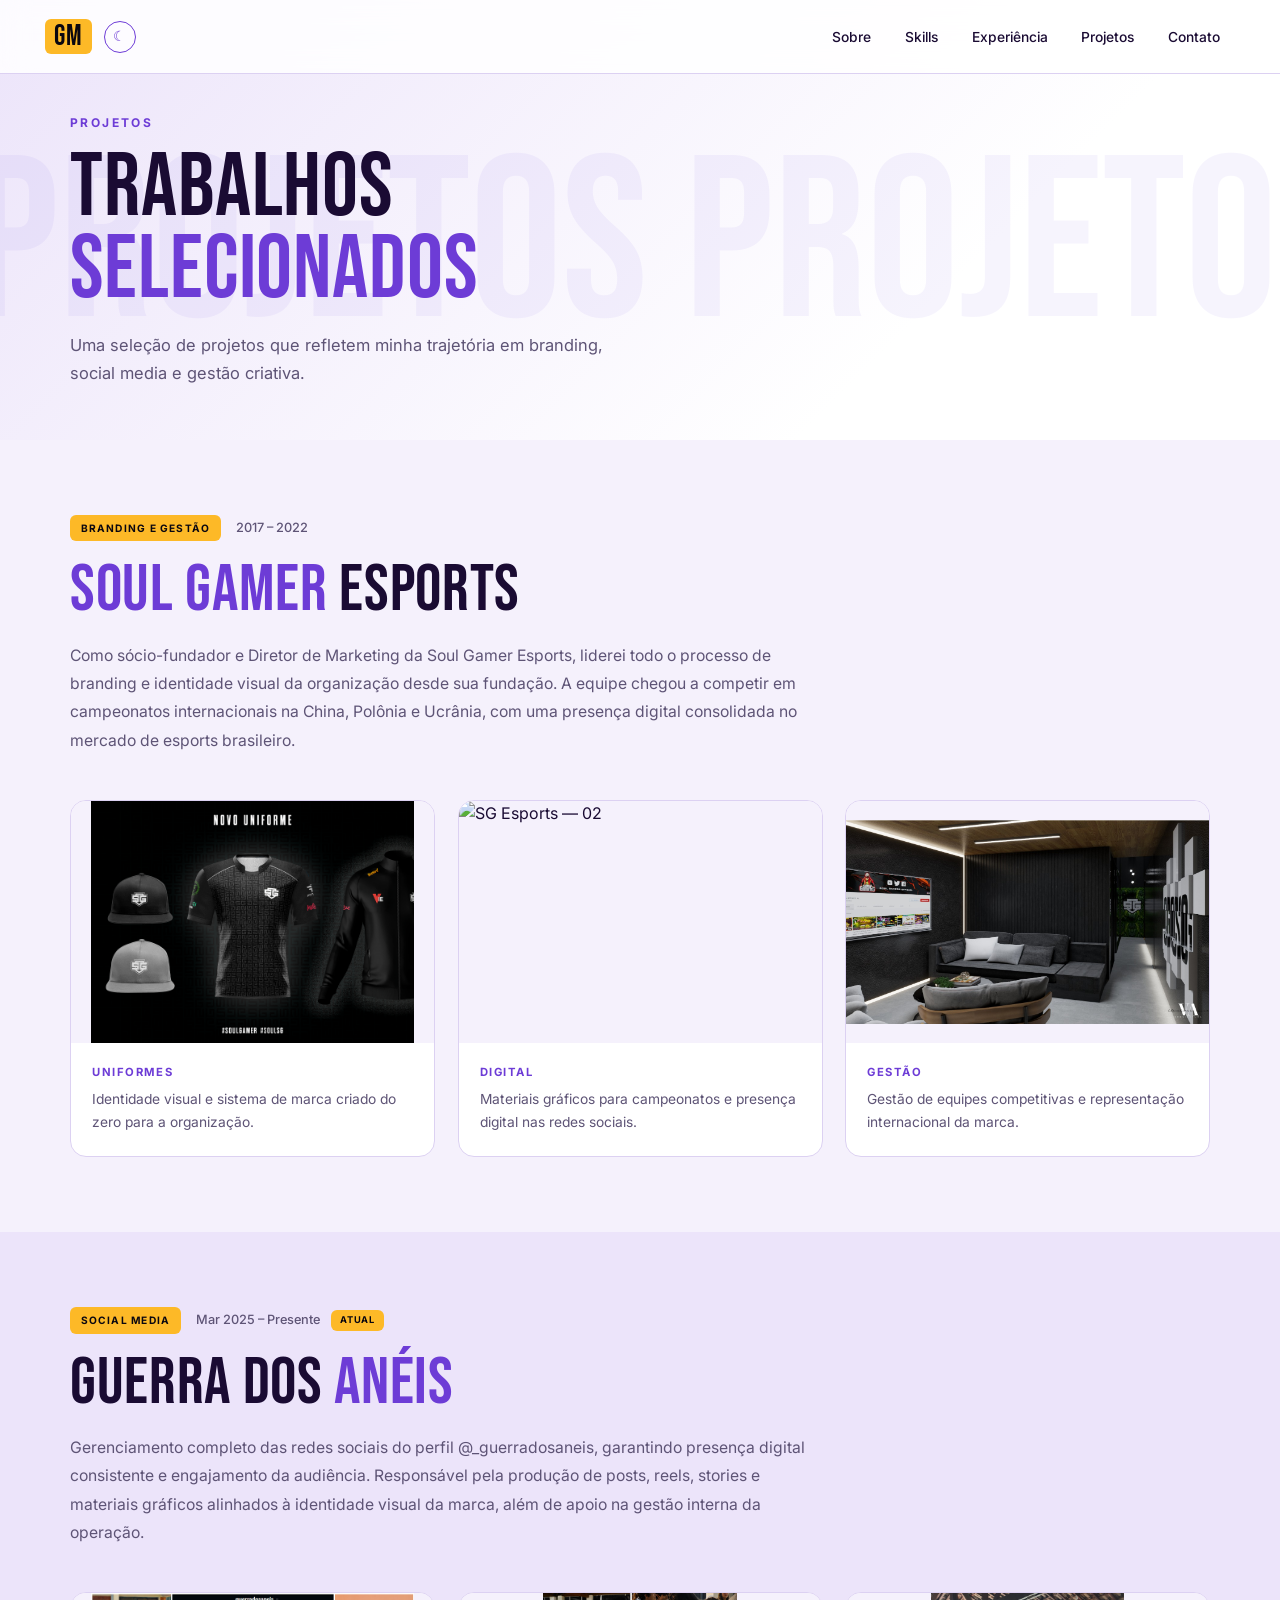
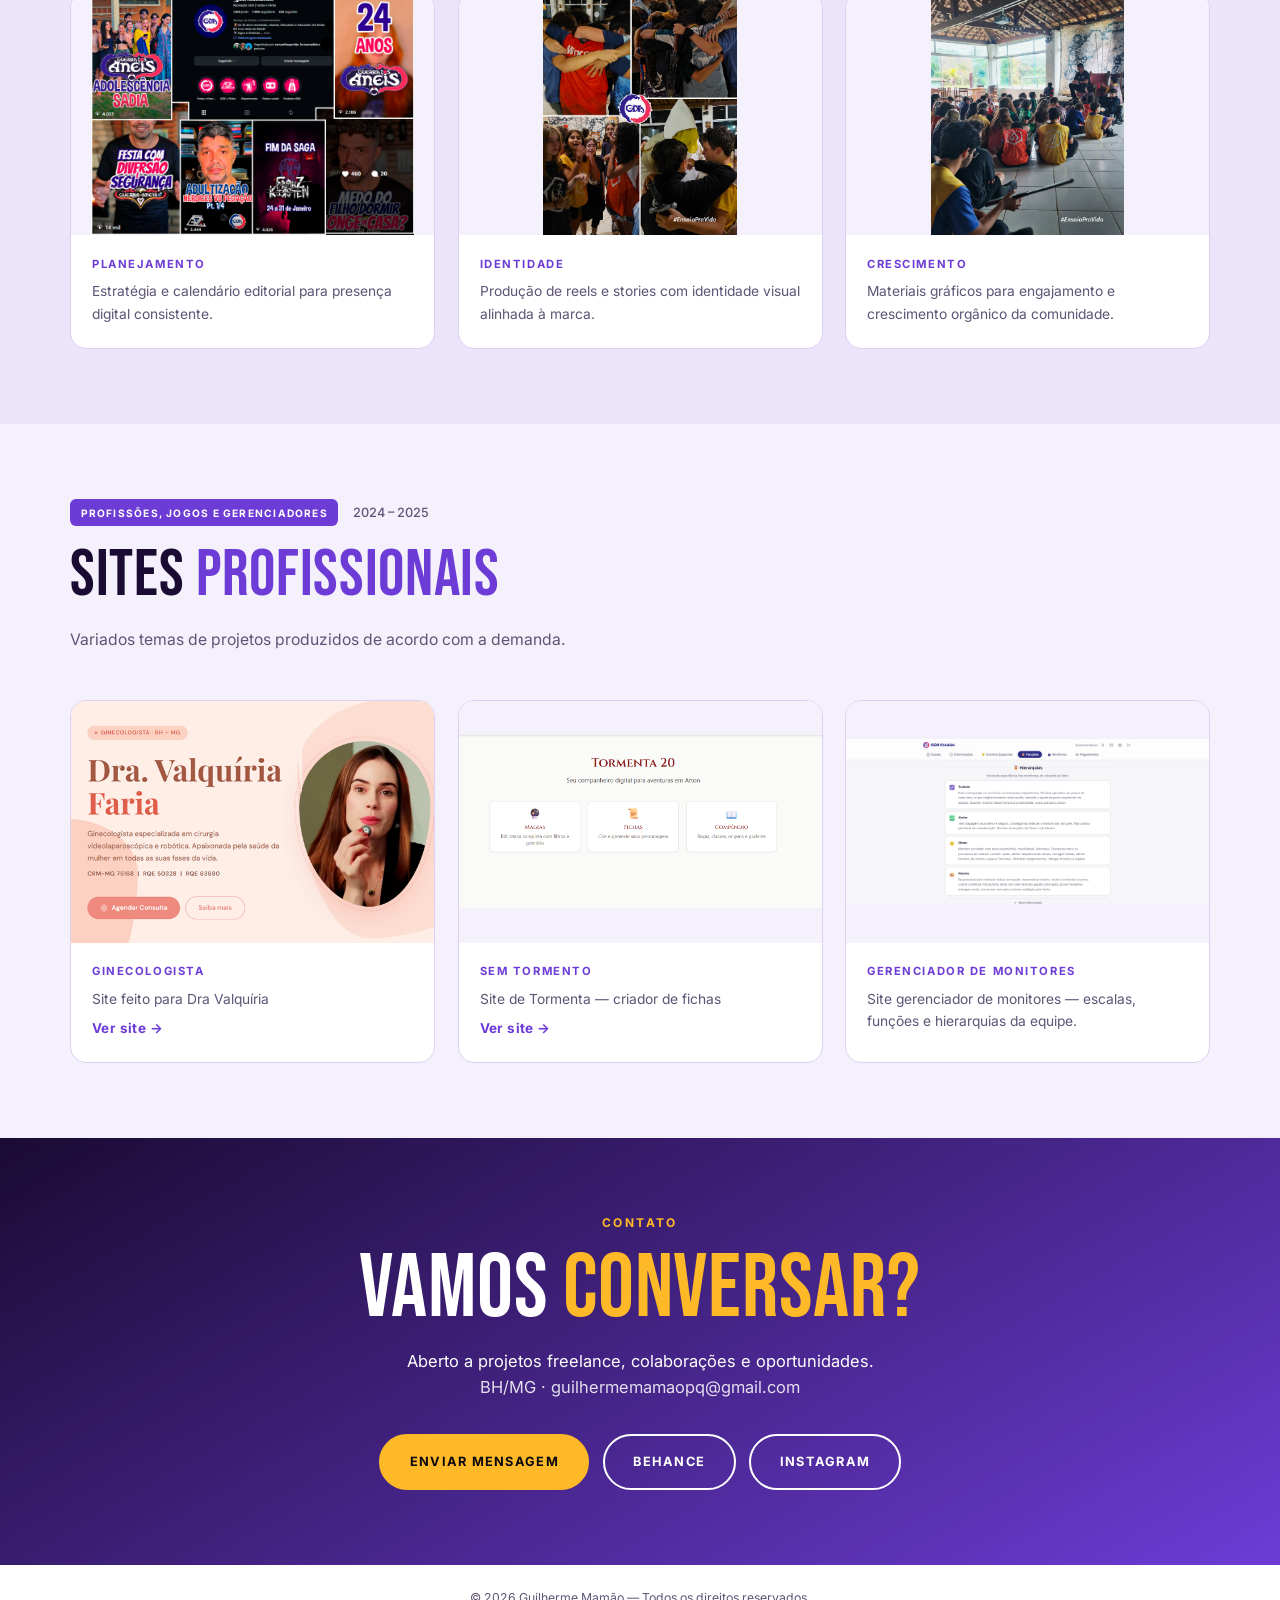
==== commit 28162cb4: "Ajustes visuais: telas menores, sem bloco amarelo e sem scroll, cards com hover amarelo, fotos sem c" ====
--- a/projetos.html
+++ b/projetos.html
@@ -177,11 +177,11 @@
         </div>
         <div class="projeto-foto-card">
           <div class="projeto-foto-placeholder">
-            <img src="projetos/p3-03.png" alt="Projeto 3 — 03" />
-          </div>
-          <div class="projeto-foto-info">
-            <span class="projeto-foto-num">03</span>
-            <p>Descrição do que foi realizado nesta etapa do projeto.</p>
+            <img src="projetos/p3-03.png" alt="Gerenciador de monitores" />
+          </div>
+          <div class="projeto-foto-info">
+            <span class="projeto-foto-num">Gerenciador de monitores</span>
+            <p>Site gerenciador de monitores — escalas, funções e hierarquias da equipe.</p>
           </div>
         </div>
       </div>
--- a/style.css
+++ b/style.css
@@ -59,6 +59,7 @@
 
 html {
   scroll-behavior: smooth;
+  font-size: 15px;   /* telas de notebook: tudo um pouco menor que o padrão de 16px */
 }
 
 body {
@@ -237,26 +238,10 @@
   min-height: 100vh;
   display: flex;
   align-items: center;
-  padding: 6rem 2.5rem 3rem;
+  padding: 5.5rem 2.5rem 2.5rem;
   position: relative;
   overflow: hidden;
   background: var(--hero-bg);
-}
-
-/* Bloco amarelo atrás da foto (só no light) */
-#hero::after {
-  content: '';
-  position: absolute;
-  top: 0;
-  right: 0;
-  bottom: 0;
-  width: 38%;
-  background: var(--yellow);
-  z-index: 0;
-}
-
-[data-theme="dark"] #hero::after {
-  display: none;
 }
 
 /* Texto fantasma ao fundo */
@@ -275,8 +260,7 @@
   pointer-events: none;
 }
 
-.hero-inner,
-.hero-scroll {
+.hero-inner {
   position: relative;
   z-index: 1;
 }
@@ -301,8 +285,8 @@
 }
 
 .hero-photo img {
-  width: 440px;
-  height: 590px;
+  width: 380px;
+  height: 510px;
   object-fit: cover;
   object-position: center;
   display: block;
@@ -332,58 +316,28 @@
 }
 
 #hero h1 {
-  font-size: clamp(5rem, 11vw, 8.5rem);
+  font-size: clamp(4.5rem, 9vw, 7.2rem);
   line-height: 0.9;
-  margin-bottom: 1.75rem;
+  margin-bottom: 1.4rem;
 }
 
 .hero-desc {
   font-size: 1.15rem;
   color: var(--muted);
   max-width: 520px;
-  margin-bottom: 2.25rem;
-  line-height: 1.7;
+  margin-bottom: 1.75rem;
+  line-height: 1.65;
 }
 
 [data-theme="dark"] .hero-desc {
   color: var(--text);
 }
 
-.hero-scroll {
-  position: absolute;
-  bottom: 2rem;
-  left: 50%;
-  transform: translateX(-50%);
-  display: flex;
-  flex-direction: column;
-  align-items: center;
-  gap: 0.5rem;
-}
-
-.hero-scroll span {
-  font-size: 0.7rem;
-  letter-spacing: 0.2em;
-  text-transform: uppercase;
-  color: var(--muted);
-}
-
-.scroll-line {
-  width: 1px;
-  height: 46px;
-  background: linear-gradient(to bottom, var(--purple), transparent);
-  animation: scroll-pulse 2s ease-in-out infinite;
-}
-
-@keyframes scroll-pulse {
-  0%, 100% { opacity: 0.3; }
-  50%       { opacity: 1; }
-}
-
 /* ===========================
    SOBRE
 =========================== */
 #sobre {
-  padding: 7rem 0;
+  padding: 5rem 0;
   background: var(--surface);
   position: relative;
   overflow: hidden;
@@ -391,13 +345,13 @@
 
 .sobre-grid {
   display: grid;
-  grid-template-columns: 1fr 520px;
-  gap: 5rem;
+  grid-template-columns: 1fr 440px;
+  gap: 4rem;
   align-items: center;
 }
 
 .sobre-text h2 {
-  font-size: clamp(3.4rem, 6vw, 5.2rem);
+  font-size: clamp(3rem, 5vw, 4.2rem);
   line-height: 0.95;
   margin-bottom: 1.5rem;
 }
@@ -413,7 +367,7 @@
 .sobre-aside {
   display: flex;
   flex-direction: column;
-  gap: 1.75rem;
+  gap: 1.1rem;
 }
 
 .sobre-behance {
@@ -427,18 +381,18 @@
 }
 .sobre-behance:hover { letter-spacing: 0.1em; }
 
-/* Cartões 7 anos / 3 empresas — ícone na frente do número */
+/* Cartões 7 anos / 3 empresas — ícone grande à esquerda, dois textos à direita */
 .sobre-info {
   display: grid;
   grid-template-columns: 1fr 1fr;
+  gap: 0.85rem;
+}
+
+.info-item {
+  display: flex;
+  align-items: center;
   gap: 1rem;
-}
-
-.info-item {
-  display: flex;
-  flex-direction: column;
-  gap: 0.2rem;
-  padding: 1.5rem 1.6rem;
+  padding: 1.1rem 1.25rem;
   border-radius: 16px;
   background: var(--yellow);
   color: var(--ink);
@@ -449,30 +403,34 @@
   color: #fff;
 }
 
+.info-icon {
+  width: 3.4rem;
+  height: 3.4rem;
+  stroke-width: 1.5;
+}
+
+.info-text {
+  display: flex;
+  flex-direction: column;
+  justify-content: center;
+  gap: 0.15rem;
+  min-width: 0;
+}
+
 .info-num {
-  display: flex;
-  align-items: center;
-  gap: 0.65rem;
   font-family: var(--font-display);
-  font-size: 2.6rem;
+  font-size: 2.1rem;
   line-height: 1;
-}
-
-.info-num .icon {
-  width: 1.7rem;
-  height: 1.7rem;
-  stroke-width: 1.75;
+  white-space: nowrap;
 }
 
 .info-suffix {
-  font-size: 1.3rem;
+  font-size: 1.2rem;
   letter-spacing: 0.04em;
-  align-self: flex-end;
-  padding-bottom: 0.2rem;
 }
 
 .info-label {
-  font-size: 0.9rem;
+  font-size: 0.85rem;
   color: inherit;
   opacity: 0.9;
 }
@@ -500,7 +458,7 @@
   background: var(--bg);
   border: 1px solid var(--border);
   border-radius: 16px;
-  padding: 1.5rem 1.6rem;
+  padding: 1.2rem 1.4rem;
 }
 
 .edu-item {
@@ -537,16 +495,16 @@
    SKILLS
 =========================== */
 #skills {
-  padding: 7rem 0;
+  padding: 5rem 0;
   background: var(--bg);
 }
 
 #skills h2,
 #experiencia h2,
 #projetos h2 {
-  font-size: clamp(3.4rem, 6vw, 5.2rem);
+  font-size: clamp(3rem, 5vw, 4.2rem);
   line-height: 0.95;
-  margin-bottom: 3rem;
+  margin-bottom: 2.25rem;
 }
 
 .skills-grid {
@@ -568,7 +526,9 @@
 }
 
 .skill-card:hover {
-  border-color: var(--accent);
+  background: var(--yellow);
+  border-color: var(--yellow);
+  color: var(--ink);
   transform: translateY(-4px);
 }
 
@@ -600,16 +560,12 @@
   font-size: 0.92rem;
   color: var(--muted);
   line-height: 1.7;
-}
-
-/* Primeiro cartão em destaque (amarelo) */
-.skill-card:first-child {
-  background: var(--yellow);
-  border-color: var(--yellow);
-  color: var(--ink);
-}
-.skill-card:first-child .skill-icon { color: var(--ink); }
-.skill-card:first-child p { color: var(--night); }
+  transition: color var(--transition);
+}
+
+.skill-icon { transition: color var(--transition); }
+.skill-card:hover .skill-icon { color: var(--ink); }
+.skill-card:hover p { color: var(--night); }
 
 /* Ferramentas */
 .ferramentas-label {
@@ -633,15 +589,17 @@
   background: var(--surface);
   border: 1px solid var(--border);
   color: var(--text);
-  font-size: 0.72rem;
+  font-size: 0.85rem;
   font-weight: 600;
   text-align: center;
   cursor: default;
-  transition: border-color var(--transition), transform var(--transition);
+  transition: background var(--transition), border-color var(--transition), color var(--transition), transform var(--transition);
 }
 
 .tool-badge:hover {
+  background: var(--yellow);
   border-color: var(--yellow);
+  color: var(--ink);
   transform: translateY(-3px);
 }
 
@@ -664,12 +622,15 @@
 .tool-img-dark { display: none; }
 [data-theme="dark"] .tool-img-light { display: none; }
 [data-theme="dark"] .tool-img-dark  { display: block; }
+/* No hover o fundo fica amarelo: usa sempre o ícone roxo */
+.tool-badge:hover .tool-img-light { display: block; }
+.tool-badge:hover .tool-img-dark  { display: none; }
 
 /* ===========================
    EXPERIÊNCIA
 =========================== */
 #experiencia {
-  padding: 7rem 0;
+  padding: 5rem 0;
   background: var(--surface-alt);
 }
 
@@ -804,7 +765,7 @@
    PROJETOS
 =========================== */
 #projetos {
-  padding: 7rem 0;
+  padding: 5rem 0;
   background: var(--bg);
 }
 
@@ -929,7 +890,7 @@
    CONTATO (roxo nos dois temas)
 =========================== */
 #contato {
-  padding: 7rem 0;
+  padding: 5rem 0;
   background: linear-gradient(150deg, var(--night) 0%, var(--purple) 100%);
   color: #fff;
 }
@@ -943,9 +904,9 @@
 }
 
 #contato h2 {
-  font-size: clamp(4rem, 9vw, 7.5rem);
+  font-size: clamp(3.6rem, 7.5vw, 6rem);
   line-height: 0.95;
-  margin-bottom: 1.25rem;
+  margin-bottom: 1rem;
 }
 
 #contato h2 .accent {
@@ -987,26 +948,10 @@
    PÁGINA DE PROJETOS
 =========================== */
 #projetos-hero {
-  padding: 9rem 0 4.5rem;
+  padding: 7.5rem 0 3.5rem;
   position: relative;
   overflow: hidden;
   background: var(--hero-bg);
-}
-
-/* Bloco amarelo no canto (só no light) */
-#projetos-hero::after {
-  content: '';
-  position: absolute;
-  top: 0;
-  right: 0;
-  bottom: 0;
-  width: 22%;
-  background: var(--yellow);
-  z-index: 0;
-}
-
-[data-theme="dark"] #projetos-hero::after {
-  display: none;
 }
 
 #projetos-hero::before {
@@ -1035,7 +980,7 @@
 }
 
 #projetos-hero h1 {
-  font-size: clamp(4rem, 9vw, 7.5rem);
+  font-size: clamp(3.8rem, 7.5vw, 6rem);
   line-height: 0.92;
   margin-bottom: 1.25rem;
 }
@@ -1052,7 +997,7 @@
 }
 
 .projeto-detalhe {
-  padding: 6.5rem 0;
+  padding: 5rem 0;
 }
 
 .projeto-detalhe.bg-surface {
@@ -1082,7 +1027,7 @@
 }
 
 .projeto-detalhe h2 {
-  font-size: clamp(3.4rem, 7vw, 5.6rem);
+  font-size: clamp(3rem, 5.5vw, 4.4rem);
   line-height: 0.95;
   margin-bottom: 1.25rem;
 }
@@ -1125,7 +1070,7 @@
 
 .projeto-foto-placeholder {
   width: 100%;
-  aspect-ratio: 4 / 3;
+  aspect-ratio: 3 / 2;
   position: relative;
   overflow: hidden;
   background: var(--surface);
@@ -1148,13 +1093,13 @@
   inset: 0;
   width: 100%;
   height: 100%;
-  object-fit: cover;
+  object-fit: contain;   /* mostra a imagem inteira, sem cortar */
   display: block;
   transition: transform 0.5s ease;
 }
 
 .projeto-foto-card:hover .projeto-foto-placeholder img {
-  transform: scale(1.05);
+  transform: scale(1.03);
 }
 
 .projeto-foto-info {
@@ -1388,15 +1333,6 @@
     min-height: 100svh;
   }
 
-  /* no celular o bloco amarelo some, para não encostar nos botões */
-  #hero::after {
-    display: none;
-  }
-
-  .hero-scroll {
-    display: none;
-  }
-
   .hero-inner {
     grid-template-columns: 1fr;
     gap: 0;
@@ -1447,7 +1383,7 @@
 
   .tool-badge {
     padding: 0.9rem 0.4rem 0.8rem;
-    font-size: 0.65rem;
+    font-size: 0.72rem;
   }
 
   .tool-logo {
@@ -1485,12 +1421,6 @@
     padding: 7rem 0 3rem;
   }
 
-  #projetos-hero::after {
-    width: 40%;
-    top: auto;
-    height: 14%;
-  }
-
   #projetos-hero h1 {
     font-size: clamp(3.6rem, 17vw, 5.5rem);
   }
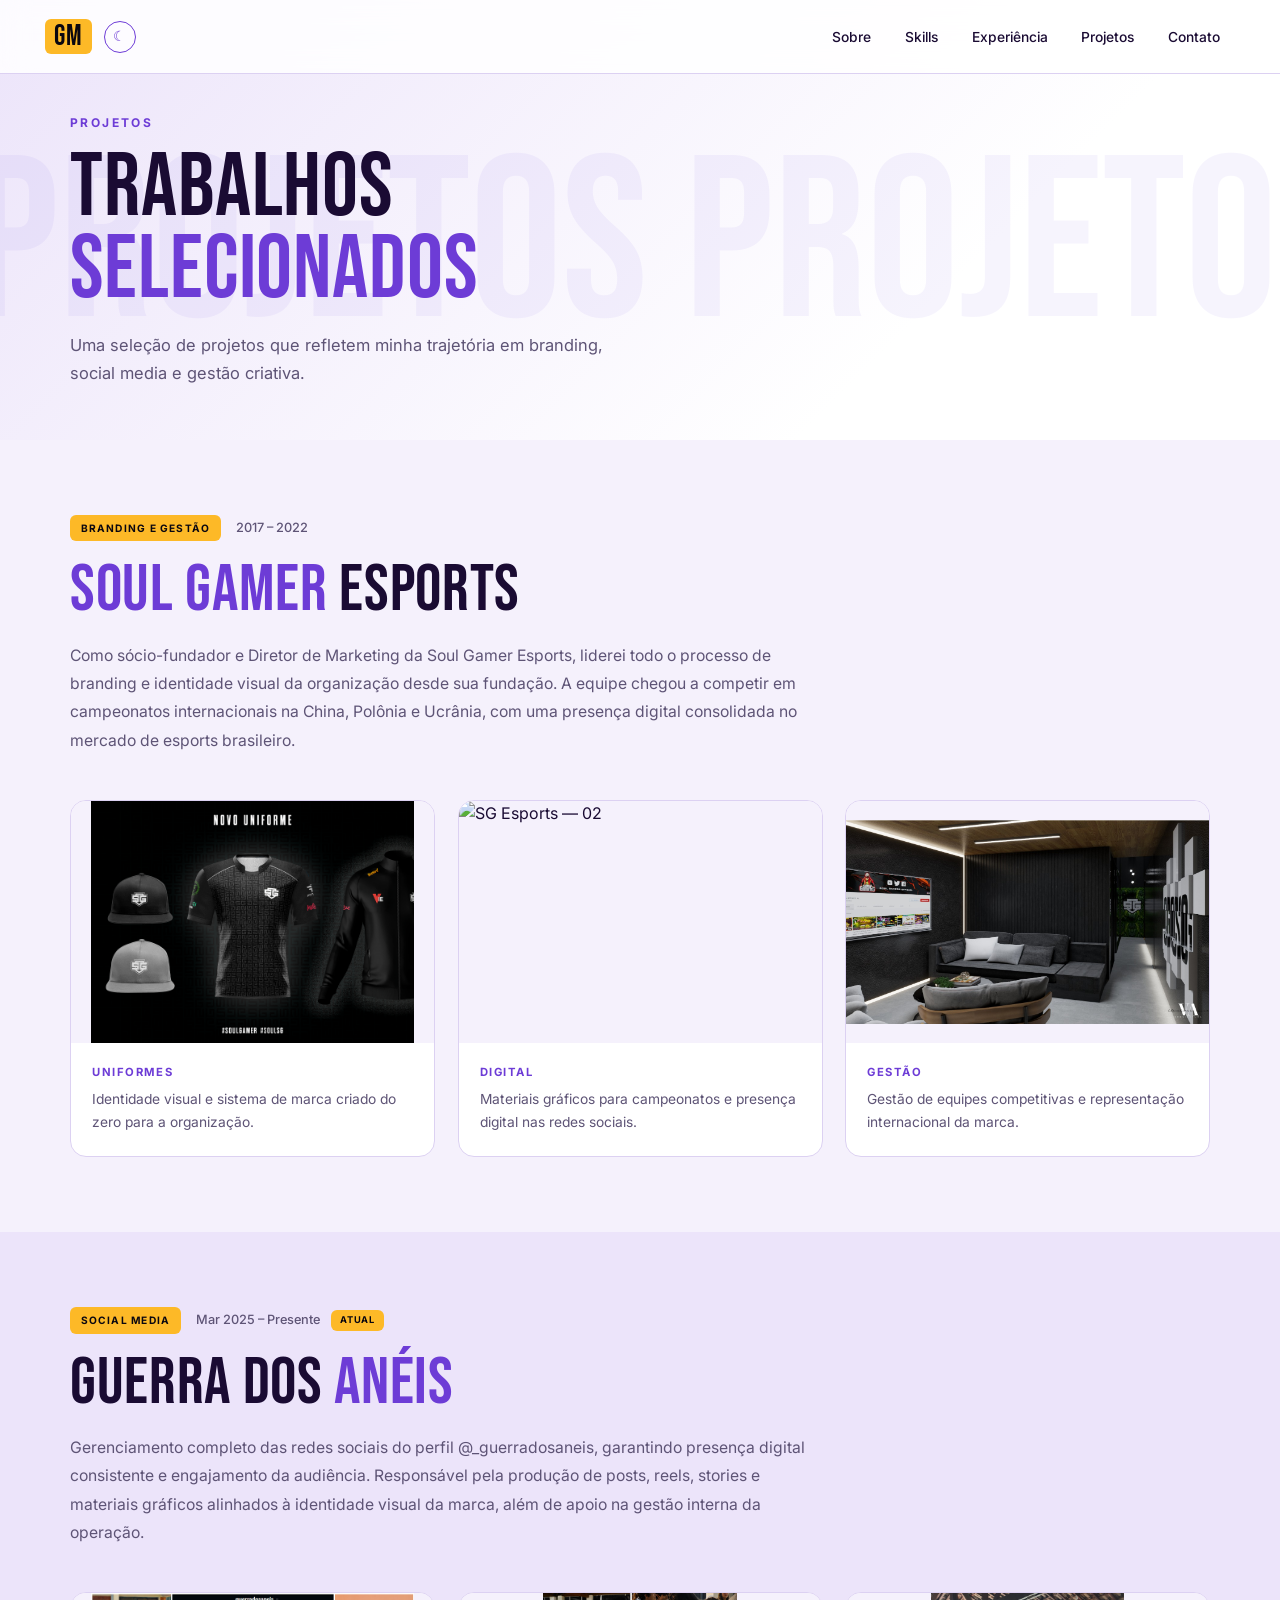
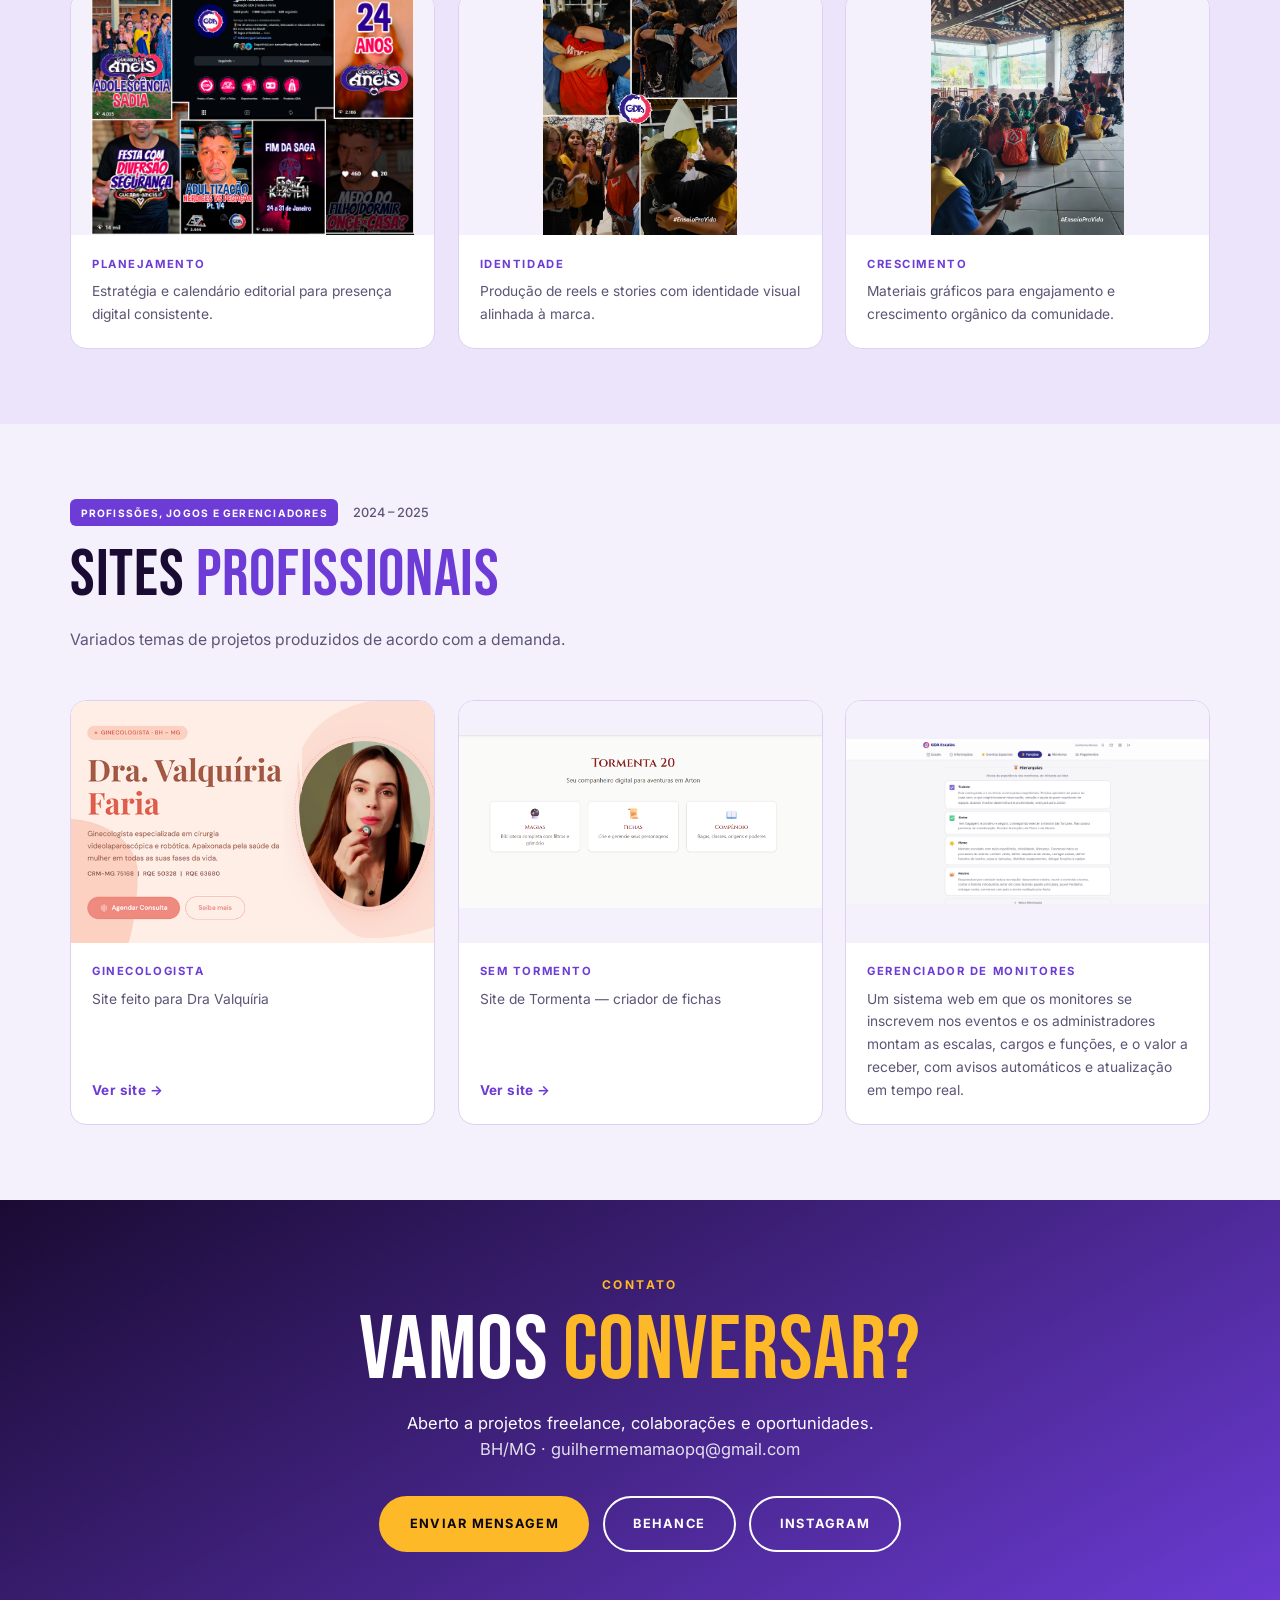
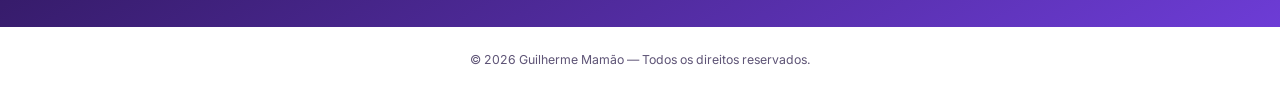
==== commit 1e8195a9: "Gerenciador de monitores: novo nome de arquivo (evita cache) e descrição completa Co-Authored-By: Cl" ====
--- a/projetos.html
+++ b/projetos.html
@@ -177,11 +177,11 @@
         </div>
         <div class="projeto-foto-card">
           <div class="projeto-foto-placeholder">
-            <img src="projetos/p3-03.png" alt="Gerenciador de monitores" />
+            <img src="projetos/gerenciador-monitores.png" alt="Gerenciador de monitores" />
           </div>
           <div class="projeto-foto-info">
             <span class="projeto-foto-num">Gerenciador de monitores</span>
-            <p>Site gerenciador de monitores — escalas, funções e hierarquias da equipe.</p>
+            <p>Um sistema web em que os monitores se inscrevem nos eventos e os administradores montam as escalas, cargos e funções, e o valor a receber, com avisos automáticos e atualização em tempo real.</p>
           </div>
         </div>
       </div>
